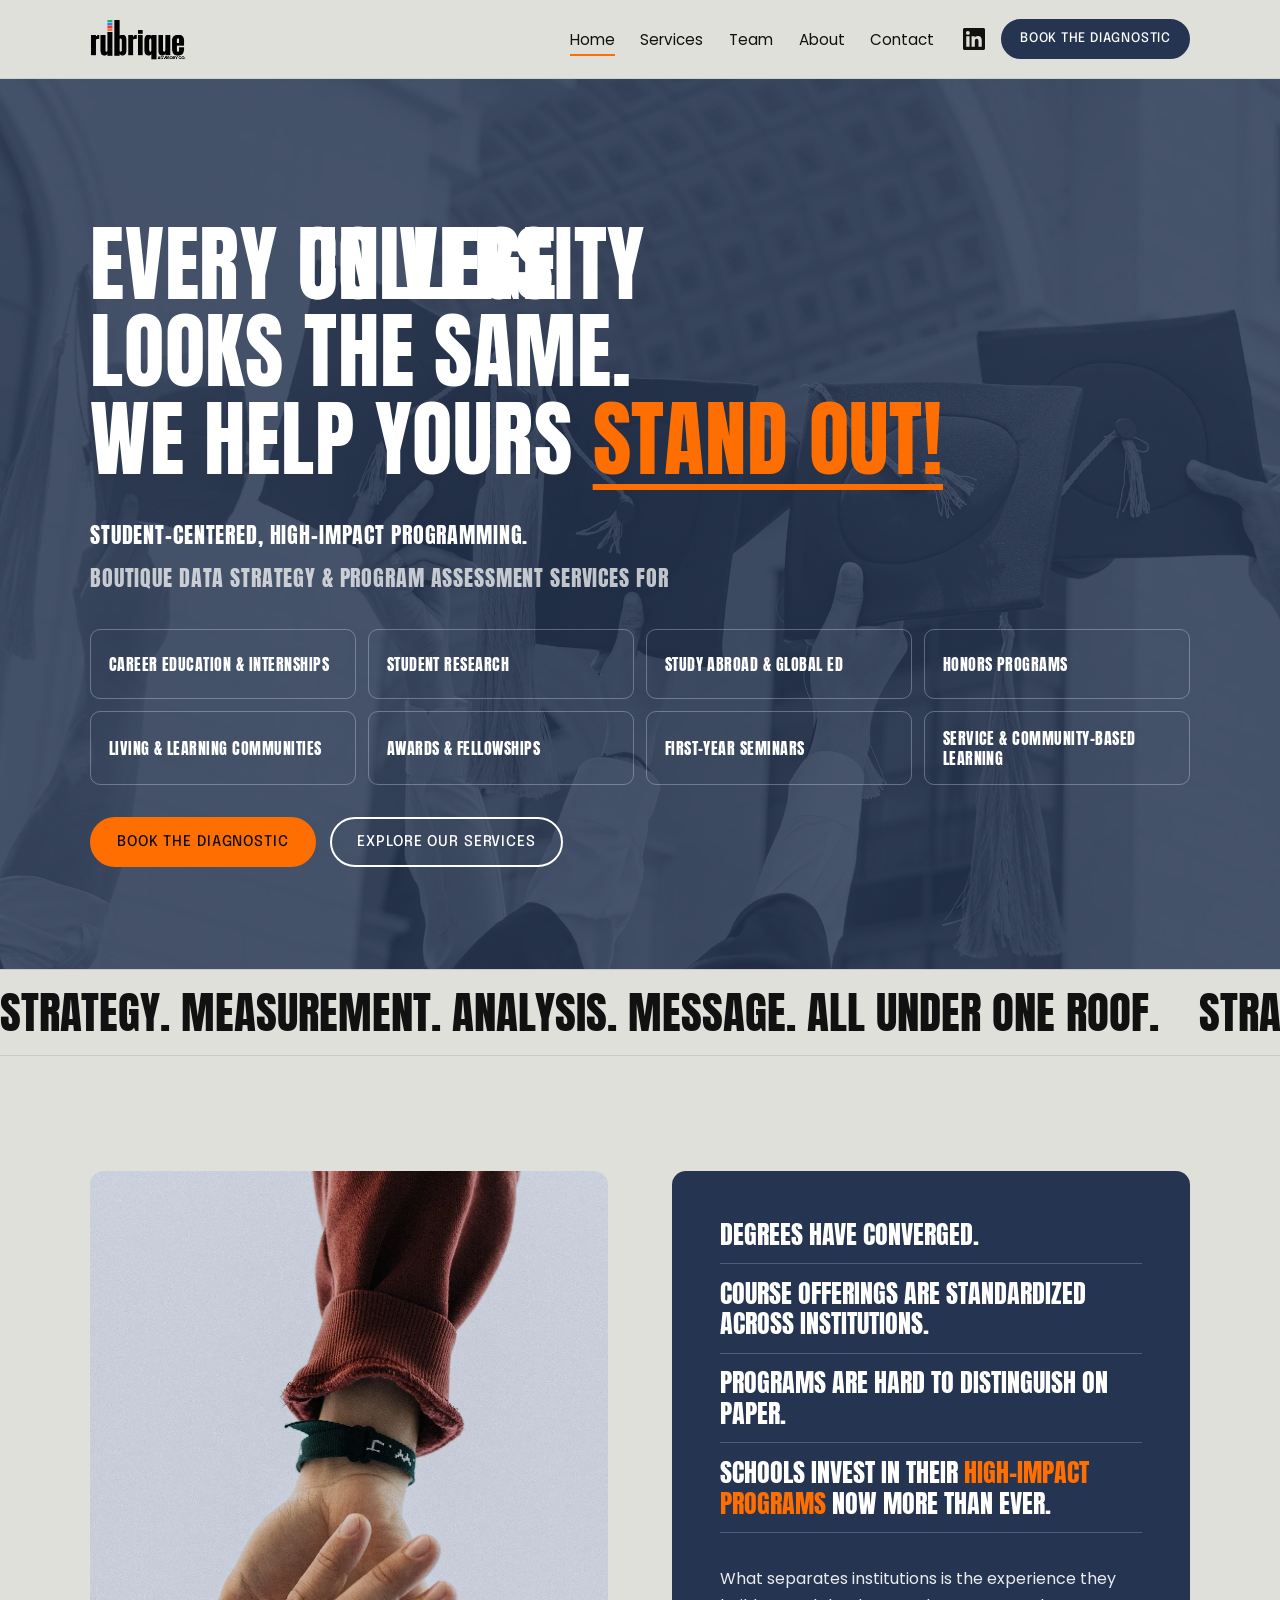
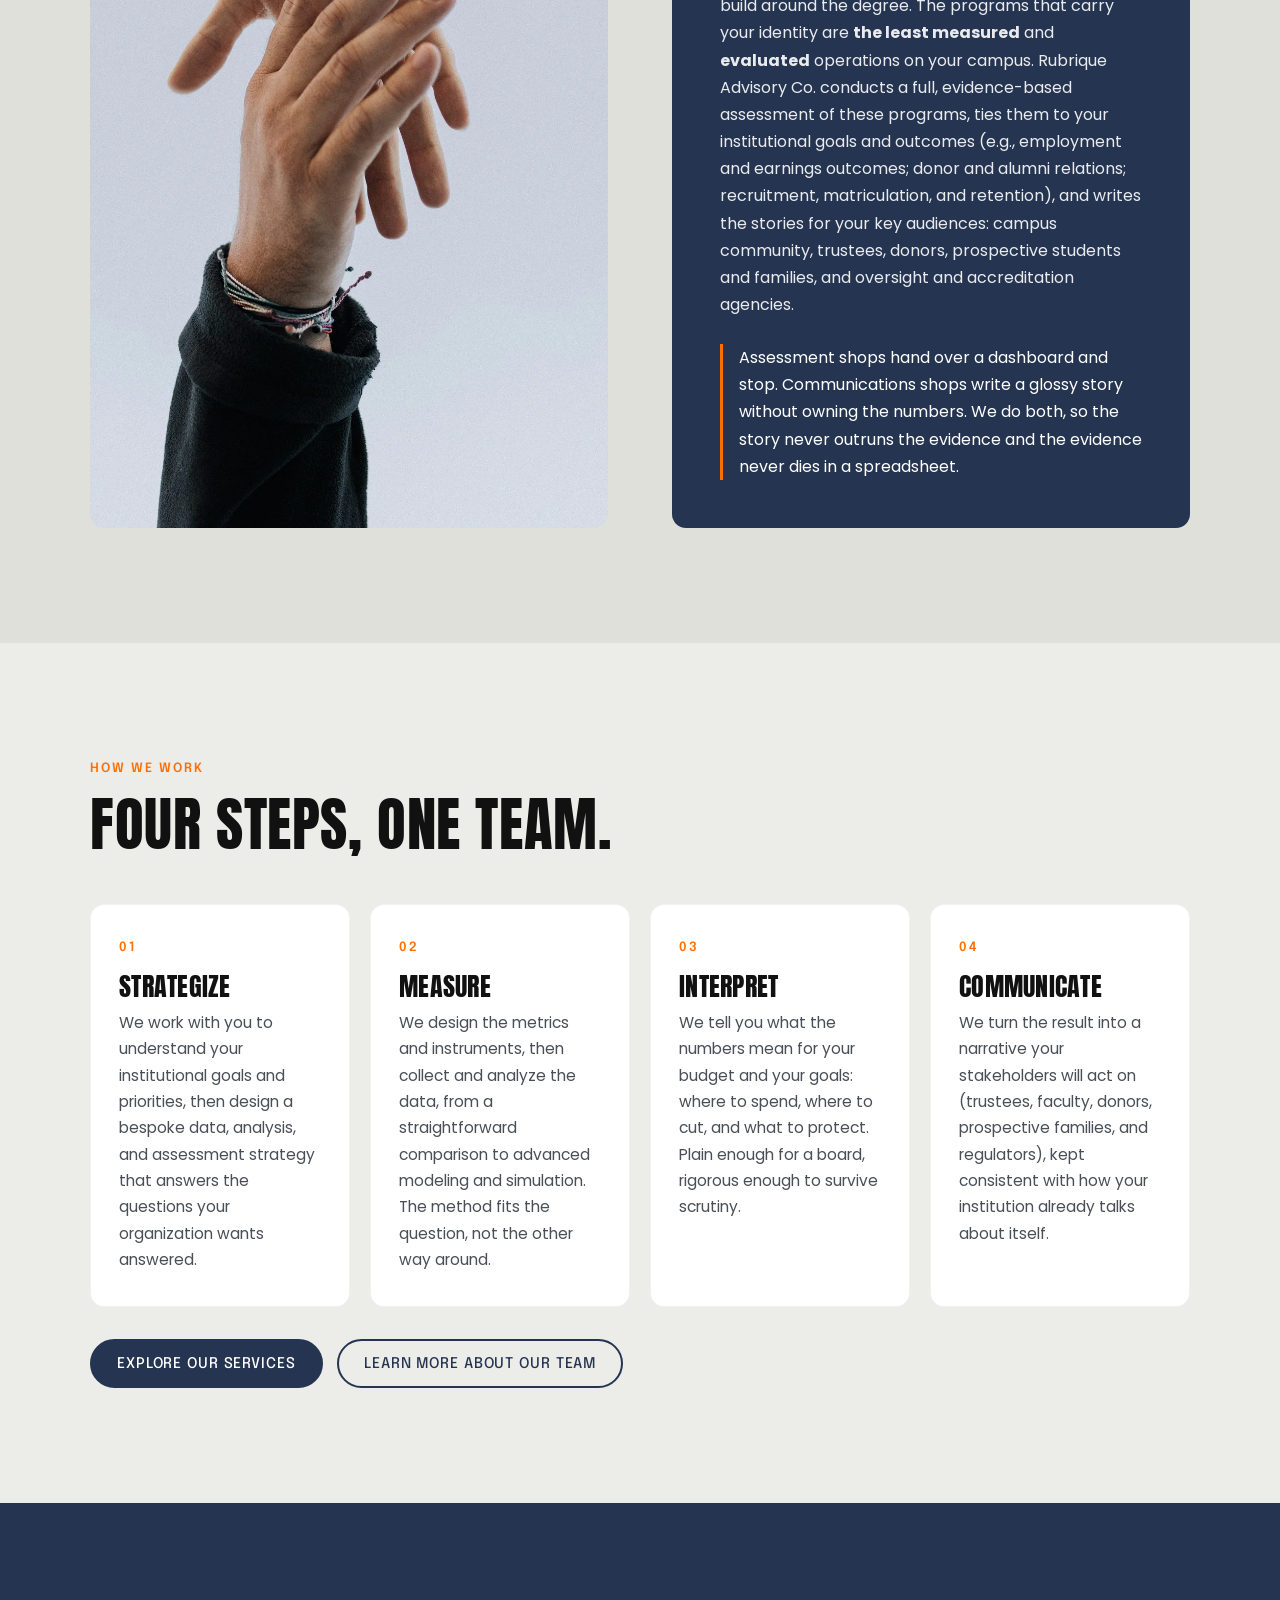
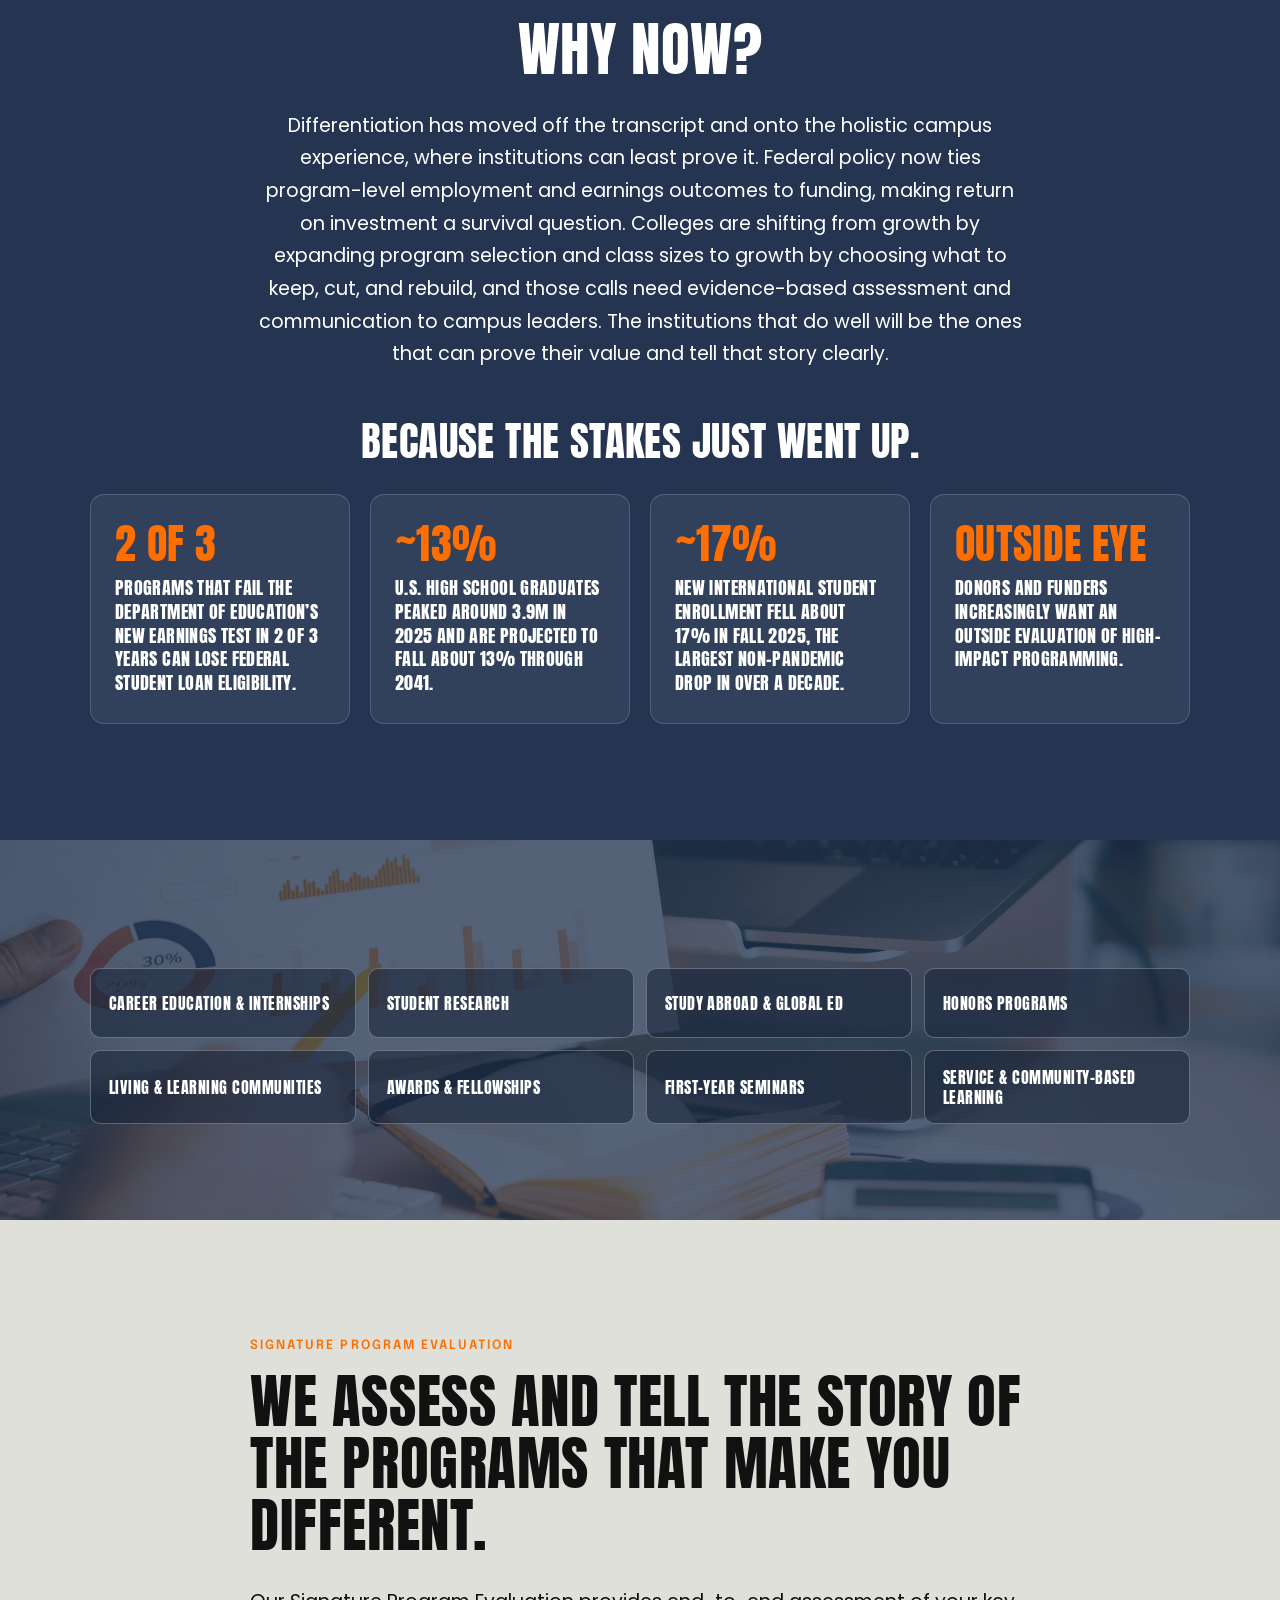
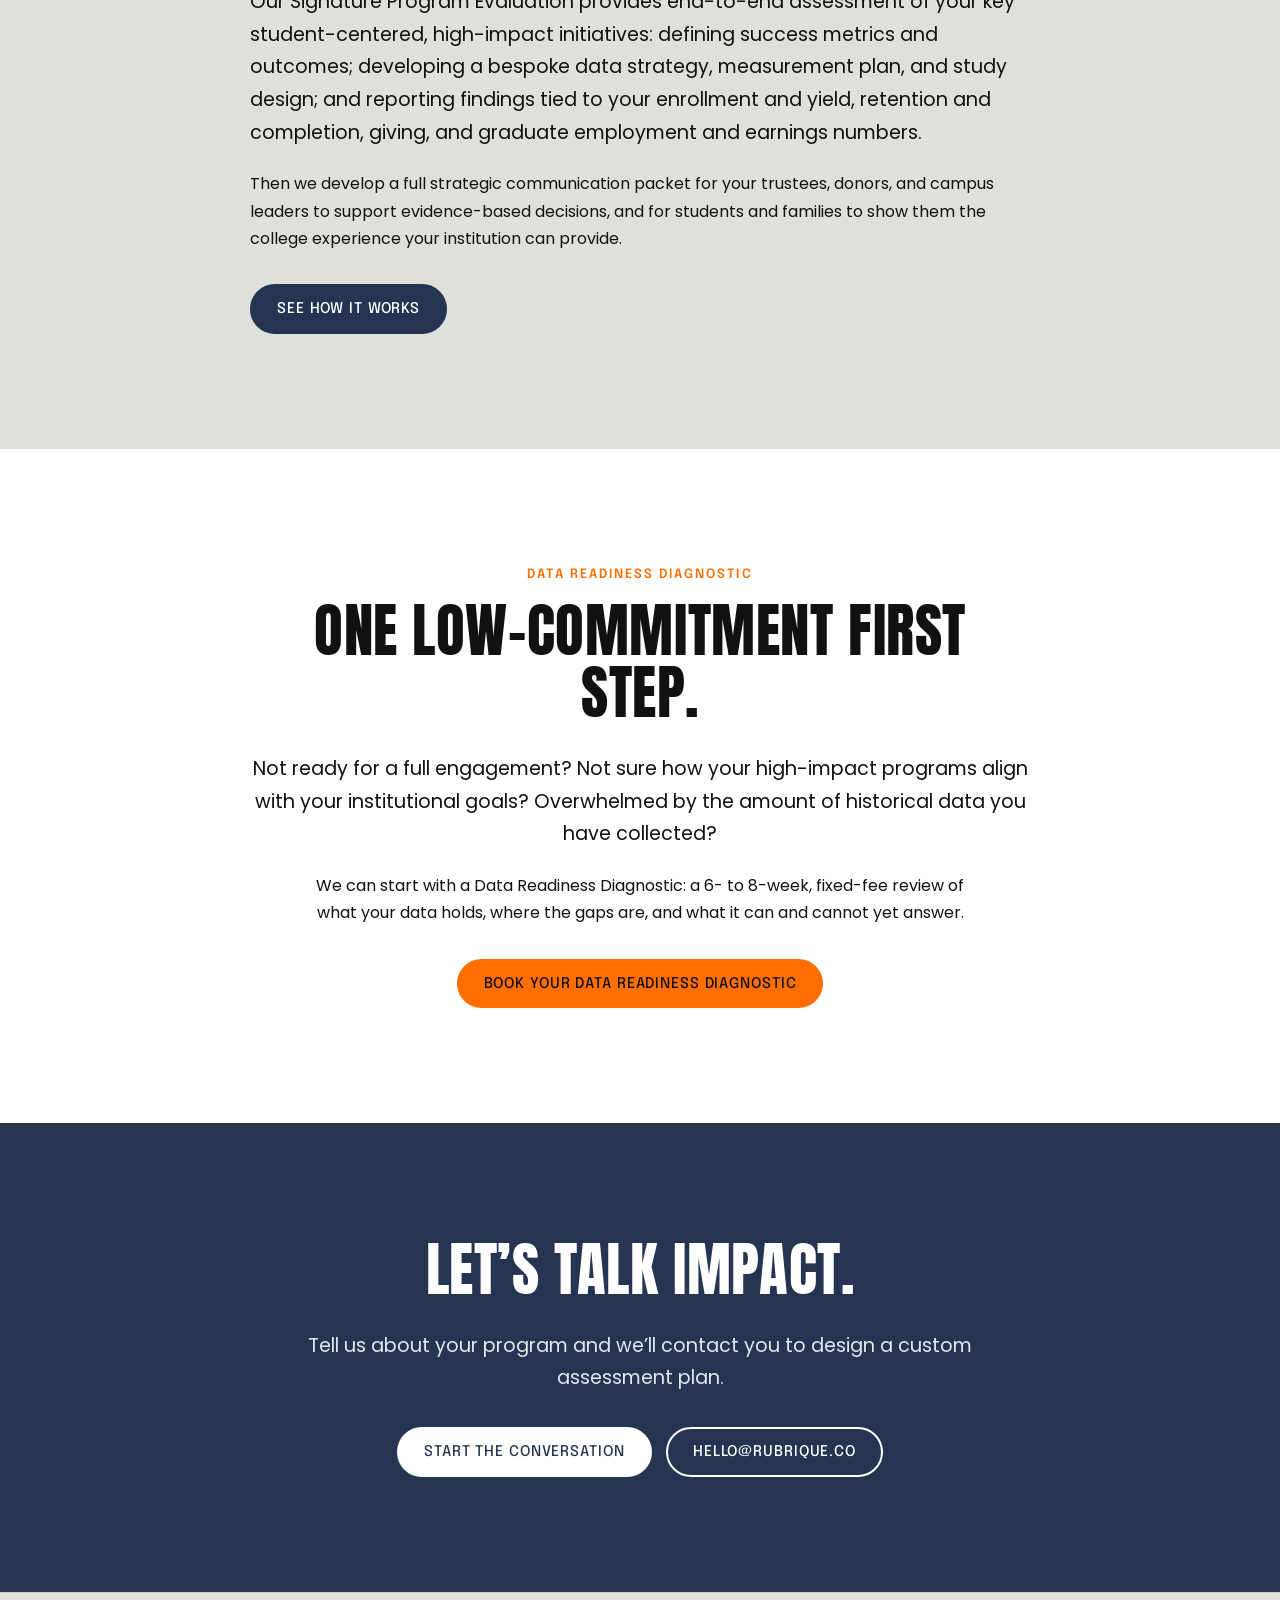
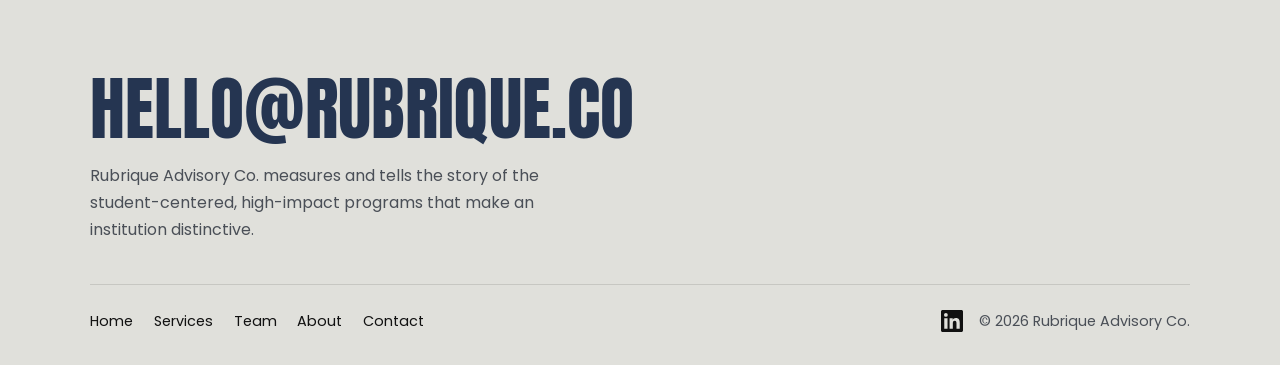
==== index.html @ 30aa9187 "Add files via upload initial site" ====
<!DOCTYPE html>
<html lang="en">
<head>
<meta charset="utf-8">
<meta name="viewport" content="width=device-width, initial-scale=1">
<title>Rubrique Advisory Co. | Program assessment for high-impact practices in higher education</title>
<meta name="description" content="Boutique data strategy and program assessment for career education, study abroad, undergraduate research, honors, fellowships, and other high-impact programs. Strategy, measurement, analysis, and message under one roof.">
<link rel="canonical" href="https://www.rubrique.co/">
<meta property="og:type" content="website">
<meta property="og:site_name" content="Rubrique Advisory Co.">
<meta property="og:title" content="Rubrique Advisory Co. | Program assessment for high-impact practices in higher education">
<meta property="og:description" content="Boutique data strategy and program assessment for career education, study abroad, undergraduate research, honors, fellowships, and other high-impact programs. Strategy, measurement, analysis, and message under one roof.">
<meta property="og:url" content="https://www.rubrique.co/">
<meta property="og:image" content="https://www.rubrique.co/assets/img/og-image.jpg">
<meta name="twitter:card" content="summary_large_image">
<link rel="icon" type="image/png" href="assets/img/favicon.png">
<link rel="apple-touch-icon" href="assets/img/favicon.png">
<link rel="preload" href="assets/fonts/anton-latin-400-normal.woff2" as="font" type="font/woff2" crossorigin>
<link rel="preload" href="assets/fonts/poppins-latin-400-normal.woff2" as="font" type="font/woff2" crossorigin>
<link rel="stylesheet" href="assets/css/site.css">
</head>
<body>
<a class="skip-link" href="#main">Skip to content</a>

<header class="site-header">
  <div class="wrap">
    <a class="brand" href="./" aria-label="Rubrique Advisory Co. home">
      <img src="assets/img/logo.png" alt="Rubrique Advisory Co." width="1473" height="828">
    </a>
    <button class="nav-toggle" type="button" aria-expanded="false" aria-controls="site-nav"><span></span><span class="visually-hidden">Menu</span></button>
    <nav class="nav" id="site-nav" aria-label="Primary">
      <ul class="nav__links"><li><a href="" aria-current="page">Home</a></li><li><a href="services/">Services</a></li><li><a href="team/">Team</a></li><li><a href="about/">About</a></li><li><a href="contact/">Contact</a></li></ul>
      <div class="nav__actions">
        <a class="icon-link" href="https://www.linkedin.com/company/rubrique/" aria-label="Rubrique on LinkedIn" rel="noopener" target="_blank"><svg viewBox="0 0 24 24" aria-hidden="true"><path d="M20.45 20.45h-3.56v-5.57c0-1.33-.03-3.04-1.85-3.04-1.86 0-2.14 1.45-2.14 2.94v5.67H9.35V9h3.41v1.56h.05c.48-.9 1.64-1.85 3.37-1.85 3.6 0 4.27 2.37 4.27 5.46v6.28zM5.34 7.43a2.06 2.06 0 1 1 0-4.13 2.06 2.06 0 0 1 0 4.13zM7.12 20.45H3.56V9h3.56v11.45zM22.22 0H1.77C.79 0 0 .77 0 1.73v20.54C0 23.23.79 24 1.77 24h20.45c.98 0 1.78-.77 1.78-1.73V1.73C24 .77 23.2 0 22.22 0z"/></svg></a>
        <a class="btn" href="contact/?interest=diagnostic">Book the Diagnostic</a>
      </div>
    </nav>
  </div>
</header>

<main id="main">

<section class="hero" aria-labelledby="hero-title">
  <div class="hero__bg" style="background-image:url('assets/img/home-hero.jpg')"></div>
  <div class="wrap">
    <h1 id="hero-title">
      <span class="visually-hidden">Every institution looks the same. We help yours stand out!</span>
      <span aria-hidden="true">
        <span class="hero__line">Every <span class="rotator" data-rotator><span class="is-active">University</span><span>College</span><span>Program</span><span>School</span><span>Department</span><span>Degree</span></span></span>
        <span class="hero__line">looks the same.</span>
        <span class="hero__line">We help yours <span class="stand-out">stand out!</span></span>
      </span>
    </h1>
    <p class="hero__kicker">Student-centered, high-impact programming.</p>
    <p class="hero__kicker hero__kicker--soft">Boutique data strategy &amp; program assessment services for</p>
    <ul class="programs"><li>Career Education &amp; Internships</li><li>Student Research</li><li>Study Abroad &amp; Global Ed</li><li>Honors Programs</li><li>Living &amp; Learning Communities</li><li>Awards &amp; Fellowships</li><li>First-Year Seminars</li><li>Service &amp; Community-Based Learning</li></ul>
    <div class="btn-row">
      <a class="btn btn--orange" href="contact/?interest=diagnostic">Book the Diagnostic</a>
      <a class="btn btn--ghost-light" href="services/">Explore our services</a>
    </div>
  </div>
</section>

<div class="marquee " aria-label="Strategy. Measurement. Analysis. Message. All under one roof." role="img"><div class="marquee__track" aria-hidden="true"><span class="marquee__item">Strategy. Measurement. Analysis. Message. All under one roof.</span><span class="marquee__item">Strategy. Measurement. Analysis. Message. All under one roof.</span><span class="marquee__item">Strategy. Measurement. Analysis. Message. All under one roof.</span><span class="marquee__item">Strategy. Measurement. Analysis. Message. All under one roof.</span><span class="marquee__item">Strategy. Measurement. Analysis. Message. All under one roof.</span><span class="marquee__item">Strategy. Measurement. Analysis. Message. All under one roof.</span><span class="marquee__item">Strategy. Measurement. Analysis. Message. All under one roof.</span><span class="marquee__item">Strategy. Measurement. Analysis. Message. All under one roof.</span></div></div>

<section class="section" aria-labelledby="converged-title">
  <div class="wrap">
    <div class="split split--media-tall">
      <div class="split__media">
        <img src="assets/img/home-hands.jpg" alt="Two people holding hands against a neutral background." width="1500" height="1875" loading="lazy">
      </div>
      <div class="panel">
        <h2 id="converged-title" class="visually-hidden">Degrees have converged</h2>
        <ul class="statements">
          <li>Degrees have converged.</li>
          <li>Course offerings are standardized across institutions.</li>
          <li>Programs are hard to distinguish on paper.</li>
          <li>Schools invest in their <span class="accent">high-impact programs</span> now more than ever.</li>
        </ul>
        <p>What separates institutions is the experience they build around the degree. The programs that carry your identity are <strong>the least measured</strong> and <strong>evaluated</strong> operations on your campus. Rubrique Advisory Co. conducts a full, evidence-based assessment of these programs, ties them to your institutional goals and outcomes (e.g., employment and earnings outcomes; donor and alumni relations; recruitment, matriculation, and retention), and writes the stories for your key audiences: campus community, trustees, donors, prospective students and families, and oversight and accreditation agencies.</p>
        <p class="pull">Assessment shops hand over a dashboard and stop. Communications shops write a glossy story without owning the numbers. We do both, so the story never outruns the evidence and the evidence never dies in a spreadsheet.</p>
      </div>
    </div>
  </div>
</section>

<section class="section section--paper-light" aria-labelledby="process-title">
  <div class="wrap">
    <div class="section-head">
      <span class="eyebrow">How we work</span>
      <h2 id="process-title">Four steps, one team.</h2>
    </div>
    <div class="grid grid--4">
      <article class="card"><span class="card__num">01</span><h3>Strategize</h3><p>We work with you to understand your institutional goals and priorities, then design a bespoke data, analysis, and assessment strategy that answers the questions your organization wants answered.</p></article>
      <article class="card"><span class="card__num">02</span><h3>Measure</h3><p>We design the metrics and instruments, then collect and analyze the data, from a straightforward comparison to advanced modeling and simulation. The method fits the question, not the other way around.</p></article>
      <article class="card"><span class="card__num">03</span><h3>Interpret</h3><p>We tell you what the numbers mean for your budget and your goals: where to spend, where to cut, and what to protect. Plain enough for a board, rigorous enough to survive scrutiny.</p></article>
      <article class="card"><span class="card__num">04</span><h3>Communicate</h3><p>We turn the result into a narrative your stakeholders will act on (trustees, faculty, donors, prospective families, and regulators), kept consistent with how your institution already talks about itself.</p></article>
    </div>
    <div class="btn-row">
      <a class="btn" href="services/">Explore our services</a>
      <a class="btn btn--ghost" href="team/">Learn more about our team</a>
    </div>
  </div>
</section>

<section class="section section--navy" aria-labelledby="why-title">
  <div class="wrap">
    <div class="section-head center">
      <h2 id="why-title">Why now?</h2>
      <p class="lede">Differentiation has moved off the transcript and onto the holistic campus experience, where institutions can least prove it. Federal policy now ties program-level employment and earnings outcomes to funding, making return on investment a survival question. Colleges are shifting from growth by expanding program selection and class sizes to growth by choosing what to keep, cut, and rebuild, and those calls need evidence-based assessment and communication to campus leaders. The institutions that do well will be the ones that can prove their value and tell that story clearly.</p>
    </div>
    <h3 class="center" style="font-size:clamp(1.6rem,3.2vw,2.6rem);margin-bottom:2rem">Because the stakes just went up.</h3>
    <div class="grid grid--4">
      <div class="stat"><span class="stat__big">2 of 3</span>Programs that fail the Department of Education&rsquo;s new earnings test in 2 of 3 years can lose federal student loan eligibility.</div>
      <div class="stat"><span class="stat__big">~13%</span>U.S. high school graduates peaked around 3.9M in 2025 and are projected to fall about 13% through 2041.</div>
      <div class="stat"><span class="stat__big">~17%</span>New international student enrollment fell about 17% in fall 2025, the largest non-pandemic drop in over a decade.</div>
      <div class="stat"><span class="stat__big">Outside eye</span>Donors and funders increasingly want an outside evaluation of high-impact programming.</div>
    </div>
  </div>
</section>

<section class="photo-band" aria-label="Programs we assess">
  <div class="photo-band__bg" style="background-image:url('assets/img/home-data.jpg')"></div>
  <div class="wrap">
    <ul class="programs"><li>Career Education &amp; Internships</li><li>Student Research</li><li>Study Abroad &amp; Global Ed</li><li>Honors Programs</li><li>Living &amp; Learning Communities</li><li>Awards &amp; Fellowships</li><li>First-Year Seminars</li><li>Service &amp; Community-Based Learning</li></ul>
  </div>
</section>

<section class="section" aria-labelledby="flagship-title">
  <div class="wrap wrap--narrow">
    <span class="eyebrow">Signature Program Evaluation</span>
    <h2 id="flagship-title">We assess and tell the story of the programs that make you different.</h2>
    <p class="lede">Our Signature Program Evaluation provides end-to-end assessment of your key student-centered, high-impact initiatives: defining success metrics and outcomes; developing a bespoke data strategy, measurement plan, and study design; and reporting findings tied to your enrollment and yield, retention and completion, giving, and graduate employment and earnings numbers.</p>
    <p>Then we develop a full strategic communication packet for your trustees, donors, and campus leaders to support evidence-based decisions, and for students and families to show them the college experience your institution can provide.</p>
    <div class="btn-row"><a class="btn" href="services/">See how it works</a></div>
  </div>
</section>

<section class="section section--white" aria-labelledby="diagnostic-title">
  <div class="wrap wrap--narrow center">
    <span class="eyebrow">Data Readiness Diagnostic</span>
    <h2 id="diagnostic-title">One low-commitment first step.</h2>
    <p class="lede measure center">Not ready for a full engagement? Not sure how your high-impact programs align with your institutional goals? Overwhelmed by the amount of historical data you have collected?</p>
    <p class="measure center">We can start with a Data Readiness Diagnostic: a 6- to 8-week, fixed-fee review of what your data holds, where the gaps are, and what it can and cannot yet answer.</p>
    <div class="btn-row btn-row--center"><a class="btn btn--orange" href="contact/?interest=diagnostic">Book your Data Readiness Diagnostic</a></div>
  </div>
</section>

<section class="section cta-band" aria-labelledby="talk-title">
  <div class="wrap">
    <h2 id="talk-title">Let&rsquo;s talk impact.</h2>
    <p class="lede">Tell us about your program and we&rsquo;ll contact you to design a custom assessment plan.</p>
    <div class="btn-row btn-row--center">
      <a class="btn btn--light" href="contact/">Start the conversation</a>
      <a class="btn btn--ghost-light" href="mailto:hello@rubrique.co">hello@rubrique.co</a>
    </div>
  </div>
</section>

</main>

<footer class="site-footer">
  <div class="wrap">
    <a class="footer-email" href="mailto:hello@rubrique.co">hello@rubrique.co</a>
    <p class="footer-tag">Rubrique Advisory Co. measures and tells the story of the student-centered, high-impact programs that make an institution distinctive.</p>
    <div class="footer-bottom">
      <ul class="footer-nav"><li><a href="" aria-current="page">Home</a></li><li><a href="services/">Services</a></li><li><a href="team/">Team</a></li><li><a href="about/">About</a></li><li><a href="contact/">Contact</a></li></ul>
      <div class="footer-legal">
        <a class="icon-link" href="https://www.linkedin.com/company/rubrique/" aria-label="Rubrique on LinkedIn" rel="noopener" target="_blank"><svg viewBox="0 0 24 24" aria-hidden="true"><path d="M20.45 20.45h-3.56v-5.57c0-1.33-.03-3.04-1.85-3.04-1.86 0-2.14 1.45-2.14 2.94v5.67H9.35V9h3.41v1.56h.05c.48-.9 1.64-1.85 3.37-1.85 3.6 0 4.27 2.37 4.27 5.46v6.28zM5.34 7.43a2.06 2.06 0 1 1 0-4.13 2.06 2.06 0 0 1 0 4.13zM7.12 20.45H3.56V9h3.56v11.45zM22.22 0H1.77C.79 0 0 .77 0 1.73v20.54C0 23.23.79 24 1.77 24h20.45c.98 0 1.78-.77 1.78-1.73V1.73C24 .77 23.2 0 22.22 0z"/></svg></a>
        <span>&copy; <span data-year>2026</span> Rubrique Advisory Co.</span>
      </div>
    </div>
  </div>
</footer>

<script src="assets/js/site.js" defer></script>
</body>
</html>
---- assets/css/site.css ----
/* ==========================================================================
   Rubrique Advisory Co.: site styles
   Plain CSS, no build step. Edit the variables below to change the palette.
   ========================================================================== */

/* Self-hosted fonts (SIL Open Font License; see assets/fonts/). */
@font-face { font-family: "Anton"; font-style: normal; font-weight: 400; font-display: swap; src: url("../fonts/anton-latin-400-normal.woff2") format("woff2"); }
@font-face { font-family: "Poppins"; font-style: normal; font-weight: 400; font-display: swap; src: url("../fonts/poppins-latin-400-normal.woff2") format("woff2"); }
@font-face { font-family: "Poppins"; font-style: normal; font-weight: 500; font-display: swap; src: url("../fonts/poppins-latin-500-normal.woff2") format("woff2"); }
@font-face { font-family: "Poppins"; font-style: normal; font-weight: 600; font-display: swap; src: url("../fonts/poppins-latin-600-normal.woff2") format("woff2"); }
@font-face { font-family: "Poppins"; font-style: normal; font-weight: 700; font-display: swap; src: url("../fonts/poppins-latin-700-normal.woff2") format("woff2"); }
@font-face { font-family: "Epilogue"; font-style: normal; font-weight: 400; font-display: swap; src: url("../fonts/epilogue-latin-400-normal.woff2") format("woff2"); }
@font-face { font-family: "Epilogue"; font-style: normal; font-weight: 500; font-display: swap; src: url("../fonts/epilogue-latin-500-normal.woff2") format("woff2"); }
@font-face { font-family: "Epilogue"; font-style: normal; font-weight: 600; font-display: swap; src: url("../fonts/epilogue-latin-600-normal.woff2") format("woff2"); }

:root {
  --navy: #253551;
  --navy-deep: #1a263b;
  --paper: #e0e0db;
  --paper-light: #ecece8;
  --ink: #111111;
  --muted: #4a4f57;
  --orange: #ff6e00;
  --white: #ffffff;

  --font-display: "Anton", Impact, "Arial Narrow", sans-serif;
  --font-body: "Poppins", system-ui, -apple-system, "Segoe UI", sans-serif;
  --font-ui: "Epilogue", "Poppins", system-ui, sans-serif;

  --wrap: 1180px;
  --gutter: clamp(1.25rem, 4vw, 2.5rem);
  --section-y: clamp(4rem, 9vw, 7.5rem);
  --radius: 999px;
}

*, *::before, *::after { box-sizing: border-box; }

html { scroll-behavior: smooth; -webkit-text-size-adjust: 100%; }

body {
  margin: 0;
  background: var(--paper);
  color: var(--ink);
  font-family: var(--font-body);
  font-size: 1rem;
  line-height: 1.7;
  -webkit-font-smoothing: antialiased;
}

img { max-width: 100%; height: auto; display: block; }

a { color: inherit; }

p { margin: 0 0 1.1em; }
p:last-child { margin-bottom: 0; }

h1, h2, h3, h4 {
  font-family: var(--font-display);
  font-weight: 400;
  text-transform: uppercase;
  line-height: 1.05;
  letter-spacing: 0.01em;
  margin: 0 0 0.5em;
}

h1 { font-size: clamp(2.6rem, 6.5vw, 5.6rem); }
h2 { font-size: clamp(2.1rem, 4.6vw, 3.8rem); }
h3 { font-size: clamp(1.4rem, 2.4vw, 1.9rem); }
h4 { font-size: 1.15rem; letter-spacing: 0.03em; }

strong { font-weight: 700; }

.wrap { width: 100%; max-width: var(--wrap); margin: 0 auto; padding: 0 var(--gutter); }
.wrap--narrow { max-width: 860px; }

.section { padding: var(--section-y) 0; position: relative; }
.section--navy { background: var(--navy); color: var(--white); }
.section--paper-light { background: var(--paper-light); }
.section--white { background: var(--white); }

.accent { color: var(--orange); }
.lede { font-size: clamp(1.05rem, 1.6vw, 1.2rem); }
.center { text-align: center; }
.measure { max-width: 68ch; }
.center.measure { margin-left: auto; margin-right: auto; }

.visually-hidden {
  position: absolute !important;
  width: 1px; height: 1px;
  padding: 0; margin: -1px;
  overflow: hidden; clip: rect(0 0 0 0);
  white-space: nowrap; border: 0;
}

.skip-link {
  position: absolute; left: 1rem; top: -3rem; z-index: 100;
  background: var(--navy); color: var(--white);
  padding: 0.6rem 1rem; border-radius: 6px; text-decoration: none;
}
.skip-link:focus { top: 1rem; }

:focus-visible { outline: 3px solid var(--orange); outline-offset: 3px; }

/* ---------- Buttons ---------- */

.btn {
  display: inline-flex; align-items: center; justify-content: center; gap: 0.5em;
  font-family: var(--font-ui);
  font-size: 0.92rem;
  font-weight: 500;
  letter-spacing: 0.06em;
  text-transform: uppercase;
  text-decoration: none;
  line-height: 1.2;
  padding: 0.95em 1.7em;
  border-radius: var(--radius);
  border: 2px solid var(--navy);
  background: var(--navy);
  color: var(--white);
  cursor: pointer;
  transition: background 0.2s ease, color 0.2s ease, border-color 0.2s ease, transform 0.2s ease;
}
.btn:hover { background: var(--navy-deep); border-color: var(--navy-deep); transform: translateY(-1px); }

.btn--ghost { background: transparent; color: var(--navy); }
.btn--ghost:hover { background: var(--navy); color: var(--white); }

.btn--light { background: var(--white); border-color: var(--white); color: var(--navy); }
.btn--light:hover { background: var(--paper); border-color: var(--paper); }

.btn--ghost-light { background: transparent; border-color: var(--white); color: var(--white); }
.btn--ghost-light:hover { background: var(--white); color: var(--navy); }

.btn--orange { background: var(--orange); border-color: var(--orange); color: var(--ink); }
.btn--orange:hover { background: #e86400; border-color: #e86400; }

.btn-row { display: flex; flex-wrap: wrap; gap: 0.9rem; margin-top: 2rem; }
.center .btn-row, .btn-row--center { justify-content: center; }

/* ---------- Header ---------- */

.site-header {
  position: sticky; top: 0; z-index: 50;
  background: rgba(224, 224, 219, 0.94);
  backdrop-filter: saturate(140%) blur(8px);
  -webkit-backdrop-filter: saturate(140%) blur(8px);
  border-bottom: 1px solid rgba(17, 17, 17, 0.08);
}
.site-header .wrap {
  display: flex; align-items: center; justify-content: space-between;
  gap: 1.5rem; min-height: 78px;
}
.brand { display: inline-flex; align-items: center; flex-shrink: 0; }
.brand img { height: 54px; width: auto; }

.nav { display: flex; align-items: center; gap: 1.8rem; }
.nav__links { display: flex; gap: 1.6rem; list-style: none; margin: 0; padding: 0; }
.nav__links a {
  font-size: 0.95rem; text-decoration: none; padding: 0.3rem 0;
  border-bottom: 2px solid transparent;
  transition: border-color 0.2s ease;
}
.nav__links a:hover { border-bottom-color: var(--ink); }
.nav__links a[aria-current="page"] { border-bottom-color: var(--orange); }

.nav__actions { display: flex; align-items: center; gap: 1rem; }
.nav__actions .btn { padding: 0.75em 1.3em; font-size: 0.82rem; }

.icon-link { display: inline-flex; width: 22px; height: 22px; color: var(--ink); }
.icon-link svg { width: 100%; height: 100%; fill: currentColor; }
.icon-link:hover { color: var(--navy); }

.nav-toggle {
  display: none;
  background: none; border: 0; padding: 0.5rem; cursor: pointer;
  width: 44px; height: 44px; position: relative;
}
.nav-toggle span, .nav-toggle span::before, .nav-toggle span::after {
  content: ""; position: absolute; left: 10px; width: 24px; height: 2px;
  background: var(--ink); transition: transform 0.2s ease, opacity 0.2s ease;
}
.nav-toggle span { top: 21px; }
.nav-toggle span::before { left: 0; top: -7px; }
.nav-toggle span::after { left: 0; top: 7px; }
.nav-open .nav-toggle span { background: transparent; }
.nav-open .nav-toggle span::before { transform: translateY(7px) rotate(45deg); }
.nav-open .nav-toggle span::after { transform: translateY(-7px) rotate(-45deg); }

@media (max-width: 960px) {
  .nav-toggle { display: block; }
  .nav {
    position: absolute; top: 100%; left: 0; right: 0;
    flex-direction: column; align-items: stretch; gap: 0;
    background: var(--paper);
    border-bottom: 1px solid rgba(17, 17, 17, 0.1);
    padding: 0.5rem var(--gutter) 1.5rem;
    display: none;
  }
  .nav-open .nav { display: flex; }
  .nav__links { flex-direction: column; gap: 0; }
  .nav__links a { display: block; padding: 0.85rem 0; border-bottom: 1px solid rgba(17, 17, 17, 0.08); font-size: 1.05rem; }
  .nav__links a[aria-current="page"] { border-bottom-color: rgba(17, 17, 17, 0.08); color: var(--navy); font-weight: 600; }
  .nav__actions { margin-top: 1.2rem; justify-content: space-between; }
  .brand img { height: 46px; }
}

/* ---------- Hero ---------- */

.hero {
  position: relative; overflow: hidden;
  background: var(--navy); color: var(--white);
  padding: clamp(5rem, 11vw, 9rem) 0 clamp(4rem, 8vw, 6.5rem);
}
.hero__bg {
  position: absolute; inset: 0;
  background-size: cover; background-position: center;
  opacity: 0.16;
  filter: grayscale(100%);
}
.hero .wrap { position: relative; }

.hero h1 { margin-bottom: 0.25em; }
.hero__line { display: block; }

.rotator {
  display: inline-grid;
  vertical-align: bottom;
  color: var(--white);
}
.rotator > span {
  grid-area: 1 / 1;
  opacity: 0;
  transform: translateY(0.35em);
  transition: opacity 0.45s ease, transform 0.45s ease;
  text-align: left;
}
.rotator > span.is-active { opacity: 1; transform: none; }

.stand-out {
  white-space: nowrap;
  color: var(--orange);
  text-decoration: underline;
  text-decoration-thickness: 0.07em;
  text-underline-offset: 0.12em;
}

.hero__kicker {
  font-family: var(--font-display);
  text-transform: uppercase;
  letter-spacing: 0.04em;
  font-size: clamp(1.05rem, 1.8vw, 1.35rem);
  margin: 2.2rem 0 0.4rem;
}
.hero__kicker--soft { color: rgba(255, 255, 255, 0.72); margin-top: 0; }

.hero--page { padding: clamp(5rem, 10vw, 8rem) 0 clamp(3.5rem, 7vw, 5.5rem); }
.hero--page h1 { font-size: clamp(2.3rem, 5.4vw, 4.6rem); }
.hero--page .hero__bg { opacity: 0.22; }
.hero--page .lede { max-width: 62ch; color: rgba(255, 255, 255, 0.9); margin-top: 1.4rem; }

/* ---------- Program chips ---------- */

.programs {
  list-style: none; padding: 0; margin: 2rem 0 0;
  display: grid; grid-template-columns: repeat(4, minmax(0, 1fr)); gap: 0.75rem;
}
.programs li {
  font-family: var(--font-display);
  text-transform: uppercase;
  letter-spacing: 0.03em;
  font-size: 1rem;
  line-height: 1.25;
  padding: 1rem 1.1rem;
  border: 1px solid rgba(255, 255, 255, 0.28);
  border-radius: 10px;
  display: flex; align-items: center;
  min-height: 4.4rem;
}
@media (max-width: 860px) { .programs { grid-template-columns: repeat(2, minmax(0, 1fr)); } }

/* ---------- Marquee ---------- */

.marquee {
  overflow: hidden;
  background: var(--paper);
  border-top: 1px solid rgba(17, 17, 17, 0.1);
  border-bottom: 1px solid rgba(17, 17, 17, 0.1);
  padding: 1.1rem 0;
}
.marquee--navy { background: var(--navy-deep); color: var(--white); border-color: transparent; }
.marquee__track {
  display: flex; width: max-content;
  animation: marquee 38s linear infinite;
}
.marquee__item {
  font-family: var(--font-display);
  text-transform: uppercase;
  font-size: clamp(1.6rem, 3.6vw, 2.8rem);
  white-space: nowrap;
  padding-right: 2.5rem;
  line-height: 1.1;
}
.marquee--small .marquee__item { font-size: clamp(1.05rem, 2vw, 1.4rem); letter-spacing: 0.03em; }
@keyframes marquee { from { transform: translateX(0); } to { transform: translateX(-50%); } }

/* ---------- Layout helpers ---------- */

.split {
  display: grid; grid-template-columns: 1fr 1fr; gap: clamp(2rem, 5vw, 4.5rem); align-items: center;
}
.split--media-tall { align-items: stretch; }
.split__media img { width: 100%; height: 100%; object-fit: cover; border-radius: 14px; }
@media (max-width: 860px) { .split { grid-template-columns: 1fr; } }

.statements { list-style: none; padding: 0; margin: 0 0 2rem; }
.statements li {
  font-family: var(--font-display);
  text-transform: uppercase;
  font-size: clamp(1.25rem, 2.2vw, 1.6rem);
  line-height: 1.2;
  padding: 0.85rem 0;
  border-bottom: 1px solid rgba(255, 255, 255, 0.2);
}
.statements li:first-child { padding-top: 0; }

.panel {
  background: var(--navy); color: var(--white);
  border-radius: 14px;
  padding: clamp(2rem, 4vw, 3rem);
}
.panel p { color: rgba(255, 255, 255, 0.9); }
.panel .pull { color: var(--white); border-left: 3px solid var(--orange); padding-left: 1rem; margin-top: 1.6rem; }

/* ---------- Cards ---------- */

.grid { display: grid; gap: 1.25rem; }
.grid--4 { grid-template-columns: repeat(4, minmax(0, 1fr)); }
.grid--3 { grid-template-columns: repeat(3, minmax(0, 1fr)); }
.grid--2 { grid-template-columns: repeat(2, minmax(0, 1fr)); }
@media (max-width: 1000px) { .grid--4 { grid-template-columns: repeat(2, minmax(0, 1fr)); } }
@media (max-width: 860px) { .grid--3 { grid-template-columns: 1fr; } }
@media (max-width: 640px) { .grid--4, .grid--2 { grid-template-columns: 1fr; } }

.card {
  background: var(--white);
  border-radius: 14px;
  padding: 2rem 1.75rem;
  border: 1px solid rgba(17, 17, 17, 0.06);
}
.card h3 { font-size: 1.6rem; margin-bottom: 0.6rem; }
.card p { color: var(--muted); font-size: 0.97rem; }
.card__num {
  font-family: var(--font-ui); font-size: 0.8rem; letter-spacing: 0.12em;
  color: var(--orange); font-weight: 600; display: block; margin-bottom: 0.9rem;
}
.card--navy { background: var(--navy); color: var(--white); border-color: transparent; }
.card--navy p { color: rgba(255, 255, 255, 0.85); }

.stat {
  background: rgba(255, 255, 255, 0.06);
  border: 1px solid rgba(255, 255, 255, 0.16);
  border-radius: 14px;
  padding: 1.75rem 1.5rem;
  font-family: var(--font-display);
  text-transform: uppercase;
  font-size: 1.15rem;
  line-height: 1.3;
  letter-spacing: 0.02em;
}
.stat__big { display: block; font-size: 2.6rem; color: var(--orange); line-height: 1; margin-bottom: 0.7rem; }

.section-head { margin-bottom: clamp(2rem, 4vw, 3rem); }
.section-head p { max-width: 64ch; }
.center .section-head p, .section-head.center p { margin-left: auto; margin-right: auto; }

.eyebrow {
  font-family: var(--font-ui); font-size: 0.8rem; font-weight: 600;
  letter-spacing: 0.16em; text-transform: uppercase;
  color: var(--orange); display: block; margin-bottom: 0.9rem;
}

/* ---------- Photo band ---------- */

.photo-band {
  position: relative; color: var(--white); background: var(--navy);
  padding: clamp(4rem, 8vw, 6rem) 0; overflow: hidden;
}
.photo-band__bg { position: absolute; inset: 0; background-size: cover; background-position: center; opacity: 0.25; }
.photo-band .wrap { position: relative; }
.photo-band .programs li { background: rgba(26, 38, 59, 0.6); }

/* ---------- Accordions (services phases) ---------- */

.phases { display: grid; gap: 1rem; }
.phase {
  background: var(--white);
  border-radius: 14px;
  border: 1px solid rgba(17, 17, 17, 0.08);
  overflow: hidden;
}
.phase summary {
  list-style: none; cursor: pointer;
  display: flex; align-items: center; justify-content: space-between; gap: 1rem;
  padding: 1.5rem 1.75rem;
  font-family: var(--font-display); text-transform: uppercase;
  font-size: clamp(1.2rem, 2.2vw, 1.6rem); line-height: 1.15;
}
.phase summary::-webkit-details-marker { display: none; }
.phase summary::after {
  content: "+"; font-family: var(--font-body); font-size: 1.8rem; line-height: 1;
  color: var(--orange); flex-shrink: 0; transition: transform 0.2s ease;
}
.phase[open] summary::after { transform: rotate(45deg); }
.phase__label { color: var(--orange); margin-right: 0.4em; }
.phase__body { padding: 0 1.75rem 1.9rem; max-width: 80ch; }
.phase__tag { font-weight: 600; color: var(--navy); }
.phase__body ul { margin: 0.4rem 0 1.2rem; padding-left: 1.2rem; }
.phase__body li { margin-bottom: 0.35rem; }
.phase__meta { font-size: 0.92rem; color: var(--muted); }

/* ---------- Team ---------- */

.person {
  display: grid; grid-template-columns: 320px 1fr; gap: clamp(2rem, 4vw, 3.5rem);
  padding: clamp(3rem, 6vw, 4.5rem) 0;
  border-bottom: 1px solid rgba(17, 17, 17, 0.12);
  align-items: start;
}
.person:last-child { border-bottom: 0; }
.person__photo {
  border-radius: 14px; overflow: hidden; background: var(--navy);
  aspect-ratio: 4 / 5;
  position: sticky; top: 110px;
}
.person__photo img { width: 100%; height: 100%; object-fit: cover; object-position: center top; }
.person__role { font-family: var(--font-ui); font-size: 0.82rem; letter-spacing: 0.14em; text-transform: uppercase; color: var(--orange); font-weight: 600; margin-bottom: 0.4rem; }
.person h2 { font-size: clamp(2rem, 3.6vw, 2.8rem); margin-bottom: 0.3rem; }
.person__email { display: inline-block; margin-bottom: 1.6rem; color: var(--navy); font-weight: 500; }
@media (max-width: 860px) {
  .person { grid-template-columns: 1fr; }
  .person__photo { position: static; max-width: 340px; }
}

/* ---------- About collage ---------- */

.collage { display: grid; grid-template-columns: 1fr 1fr; gap: 0.9rem; }
.collage img { width: 100%; aspect-ratio: 1 / 1; object-fit: cover; border-radius: 12px; }

/* ---------- Contact ---------- */

.contact-grid { display: grid; grid-template-columns: 1fr 1.4fr; gap: clamp(2rem, 5vw, 4rem); align-items: start; }
@media (max-width: 900px) { .contact-grid { grid-template-columns: minmax(0, 1fr); } }
.contact-grid > * { min-width: 0; }

.contact-aside p { color: var(--muted); }
.contact-aside .big-email {
  font-family: var(--font-display); font-size: clamp(1.6rem, 3vw, 2.2rem);
  color: var(--navy); text-decoration: none; display: inline-block; margin: 0.3rem 0 1.2rem;
  word-break: break-word;
}
.contact-aside .big-email:hover { color: var(--orange); }

.form {
  background: var(--white);
  border-radius: 16px;
  padding: clamp(1.75rem, 4vw, 2.75rem);
  border: 1px solid rgba(17, 17, 17, 0.06);
}
.form__row { display: grid; grid-template-columns: minmax(0, 1fr) minmax(0, 1fr); gap: 1rem; }
@media (max-width: 600px) { .form__row { grid-template-columns: minmax(0, 1fr); } }
.field { display: flex; flex-direction: column; margin-bottom: 1.15rem; }
.field label, .field legend {
  font-family: var(--font-ui); font-size: 0.82rem; font-weight: 600;
  letter-spacing: 0.06em; text-transform: uppercase; margin-bottom: 0.45rem;
}
.field .req { color: var(--orange); }
.field .opt { color: var(--muted); font-weight: 400; text-transform: none; letter-spacing: 0; }
.field input, .field select, .field textarea {
  font: inherit; font-size: 1rem;
  width: 100%; min-width: 0;
  padding: 0.8rem 0.9rem;
  border: 1px solid #c8c8c2; border-radius: 8px;
  background: #fafaf8; color: var(--ink);
  transition: border-color 0.2s ease, box-shadow 0.2s ease;
}
.field textarea { min-height: 150px; resize: vertical; }
.field input:focus, .field select:focus, .field textarea:focus {
  outline: none; border-color: var(--navy); box-shadow: 0 0 0 3px rgba(37, 53, 81, 0.18);
}
fieldset.field { border: 0; padding: 0; margin: 0 0 1.15rem; min-width: 0; }
.checks { display: grid; grid-template-columns: 1fr 1fr; gap: 0.5rem 1rem; }
@media (max-width: 600px) { .checks { grid-template-columns: 1fr; } }
.check { display: flex; gap: 0.6rem; align-items: flex-start; font-size: 0.95rem; line-height: 1.4; }
.check input { margin-top: 0.2rem; accent-color: var(--navy); width: 1.05rem; height: 1.05rem; flex-shrink: 0; }
.hp { position: absolute; left: -9999px; width: 1px; height: 1px; overflow: hidden; }
.form__status { margin-top: 1rem; font-weight: 500; }
.form__status.is-ok { color: #1f6b3a; }
.form__status.is-err { color: #b42318; }
.form__fine { font-size: 0.85rem; color: var(--muted); margin-top: 1rem; }

/* ---------- CTA band ---------- */

.cta-band { background: var(--navy); color: var(--white); text-align: center; }
.cta-band p { color: rgba(255, 255, 255, 0.88); max-width: 60ch; margin-left: auto; margin-right: auto; }

/* ---------- Footer ---------- */

.site-footer { background: var(--paper); padding: clamp(3.5rem, 7vw, 5rem) 0 2rem; border-top: 1px solid rgba(17, 17, 17, 0.1); }
.footer-email {
  font-family: var(--font-display); text-transform: uppercase;
  font-size: clamp(2rem, 6vw, 4.4rem); line-height: 1;
  color: var(--navy); text-decoration: none; display: inline-block;
  word-break: break-word;
}
.footer-email:hover { color: var(--orange); }
.footer-tag { margin: 1rem 0 2.5rem; color: var(--muted); max-width: 52ch; }
.footer-bottom {
  display: flex; flex-wrap: wrap; justify-content: space-between; align-items: center; gap: 1rem;
  padding-top: 1.5rem; border-top: 1px solid rgba(17, 17, 17, 0.12);
  font-size: 0.9rem;
}
.footer-nav { display: flex; flex-wrap: wrap; gap: 1.3rem; list-style: none; margin: 0; padding: 0; }
.footer-nav a { text-decoration: none; }
.footer-nav a:hover { text-decoration: underline; }
.footer-legal { color: var(--muted); display: flex; align-items: center; gap: 1rem; }

/* ---------- 404 ---------- */

.notfound { min-height: 60vh; display: flex; align-items: center; }

/* ---------- Motion preferences ---------- */

@media (prefers-reduced-motion: reduce) {
  html { scroll-behavior: auto; }
  .marquee__track { animation: none; }
  .rotator > span { transition: none; }
  .btn { transition: none; }
}
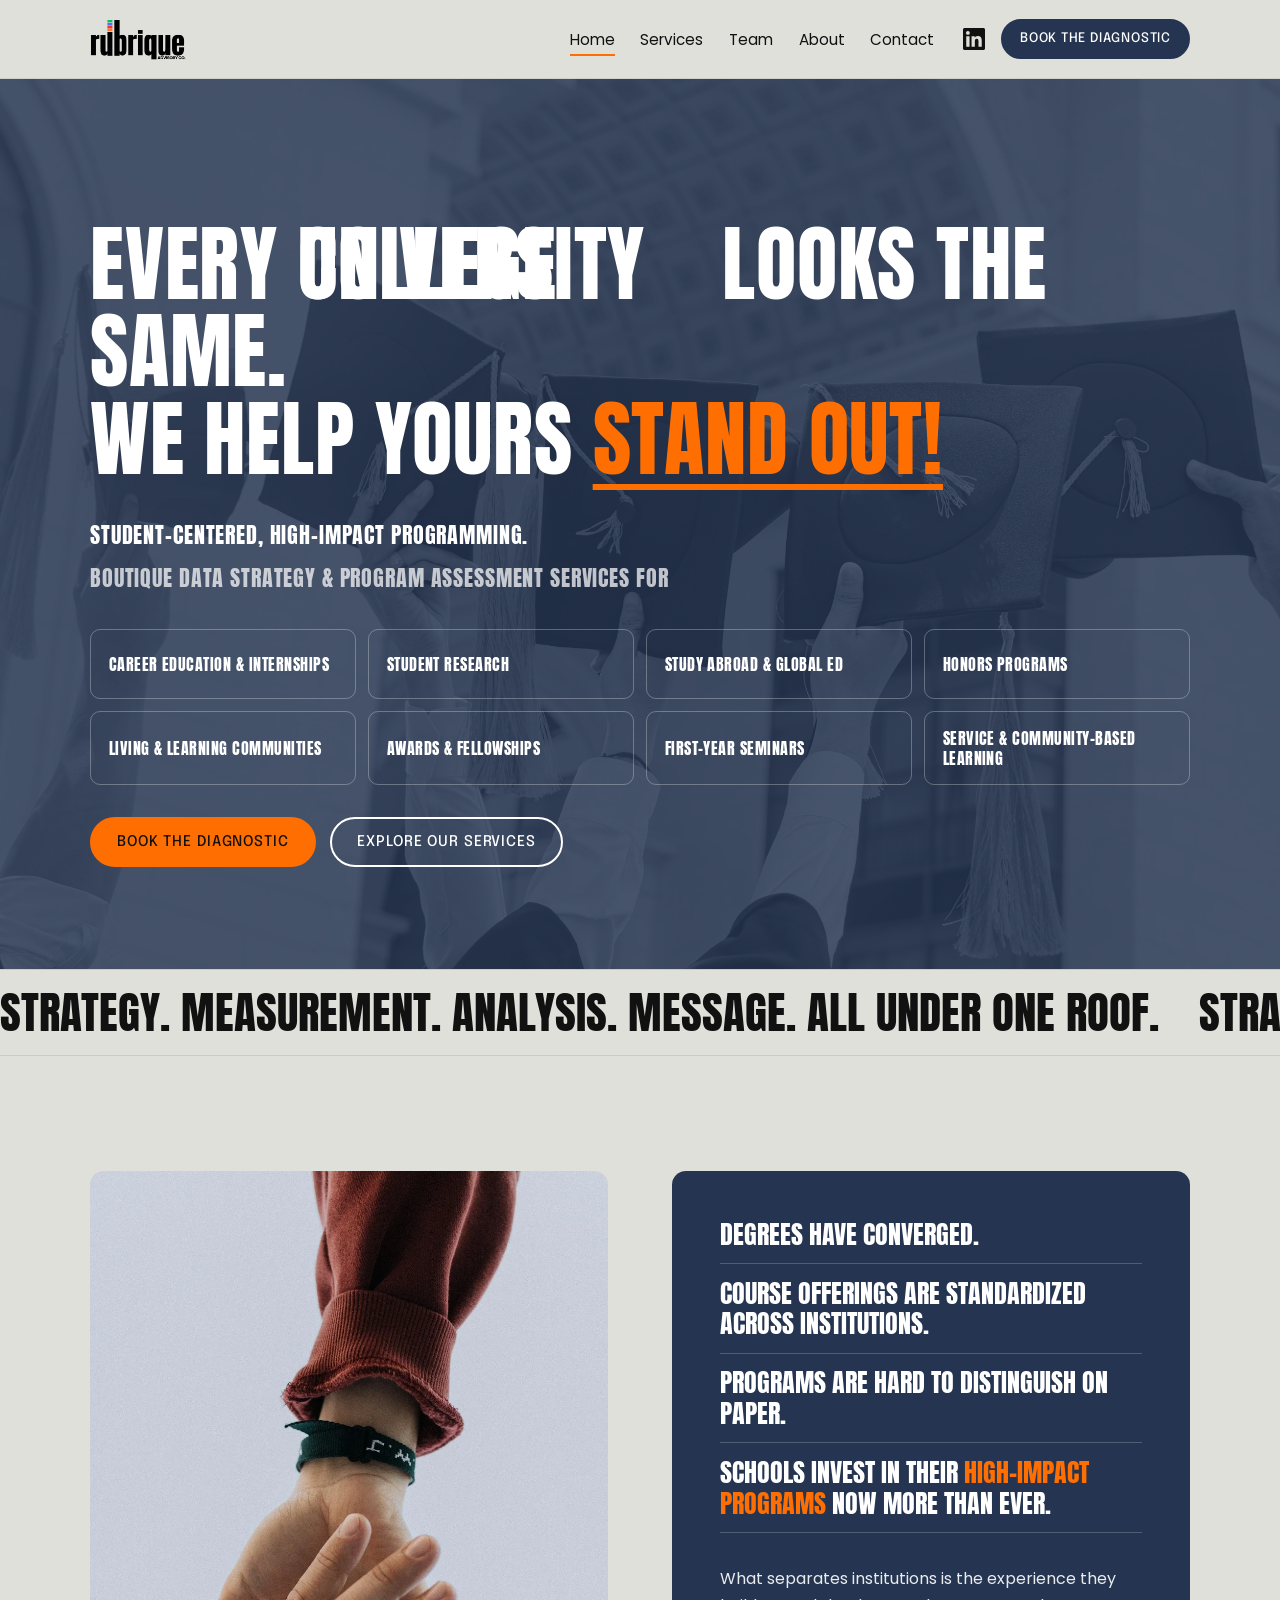
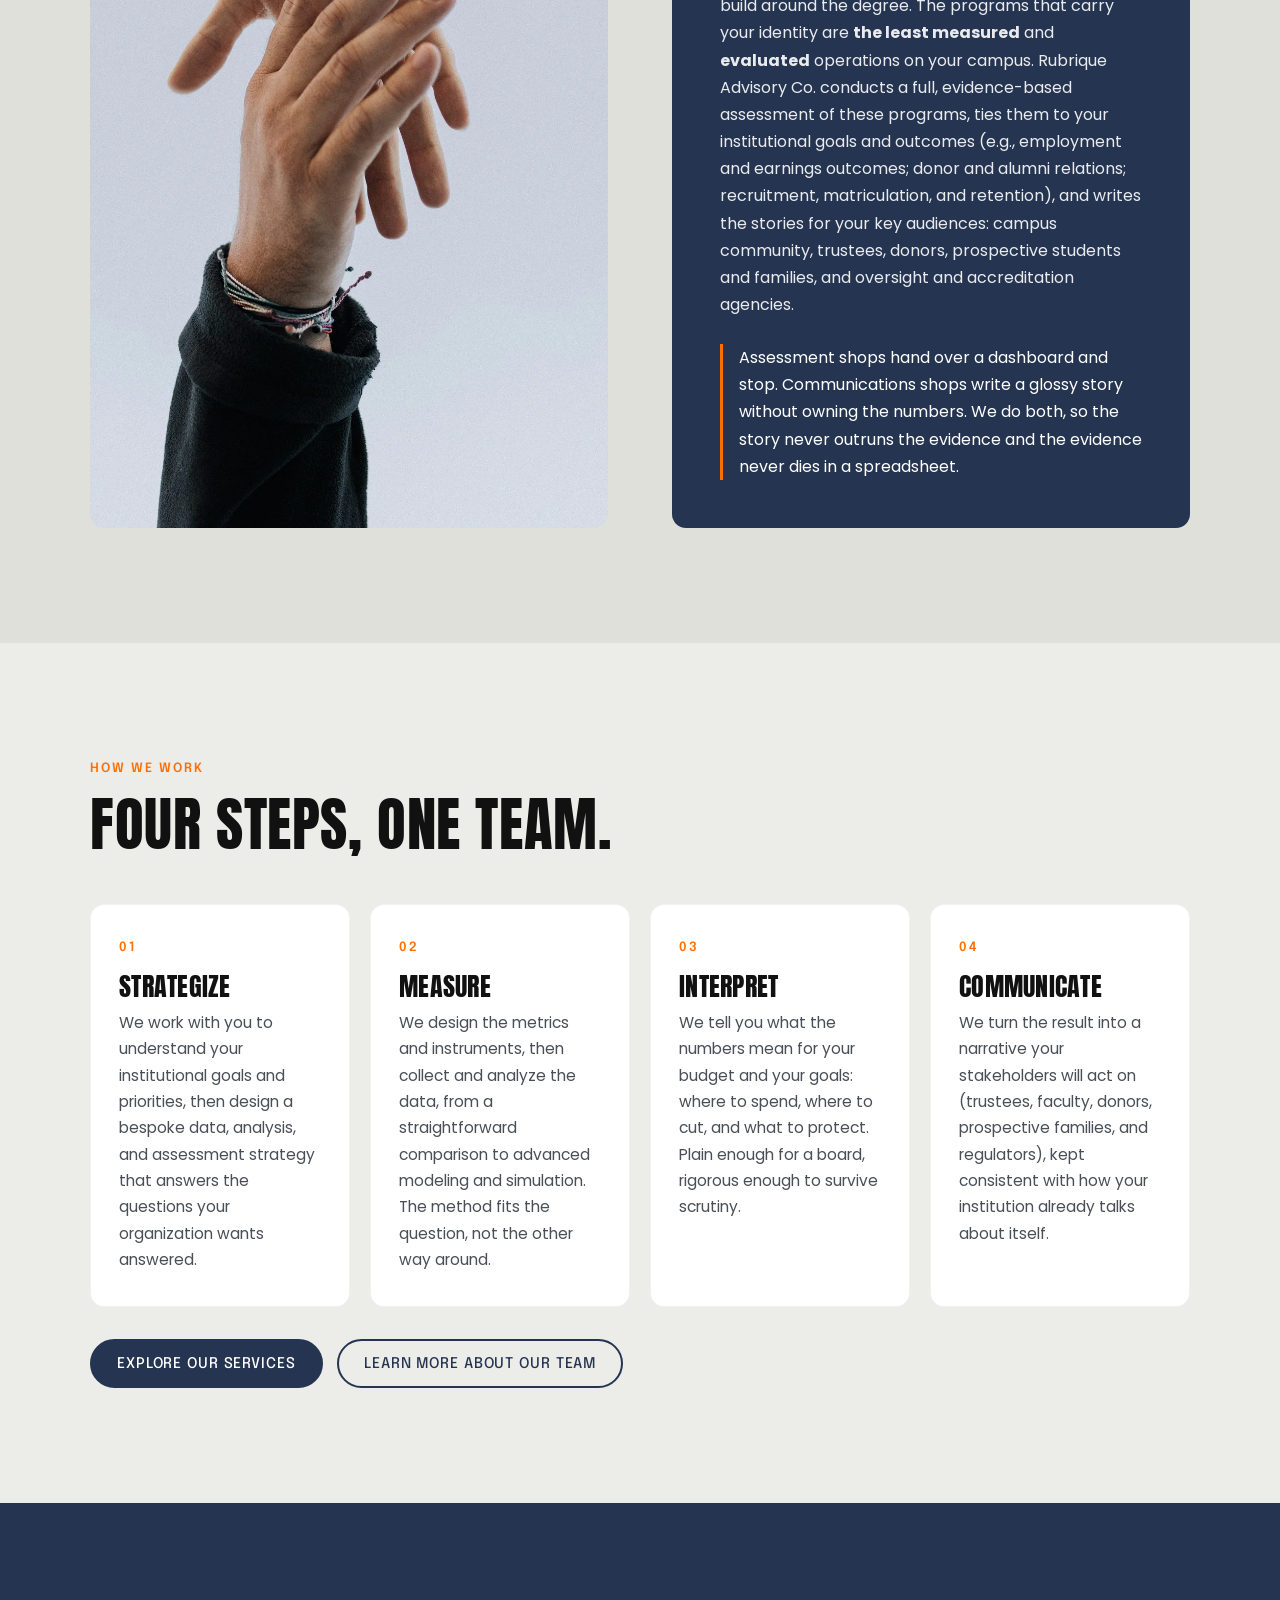
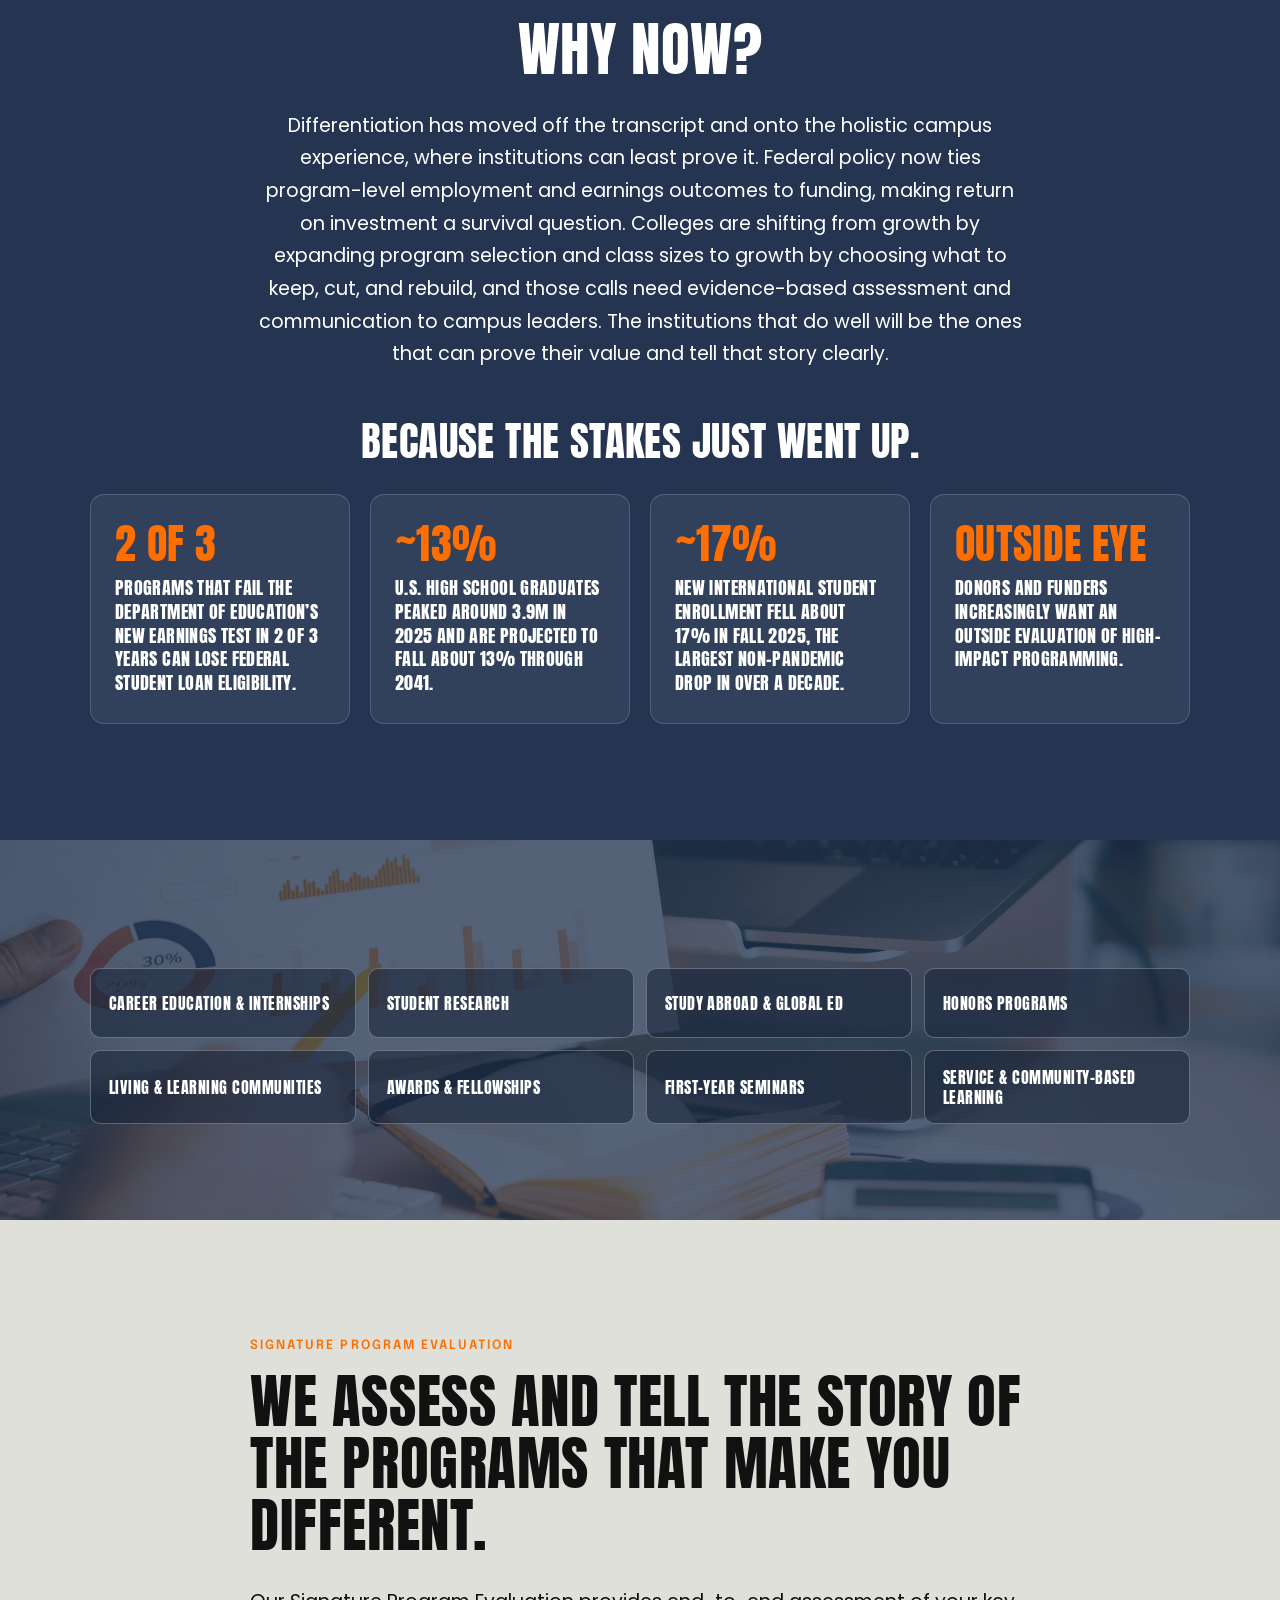
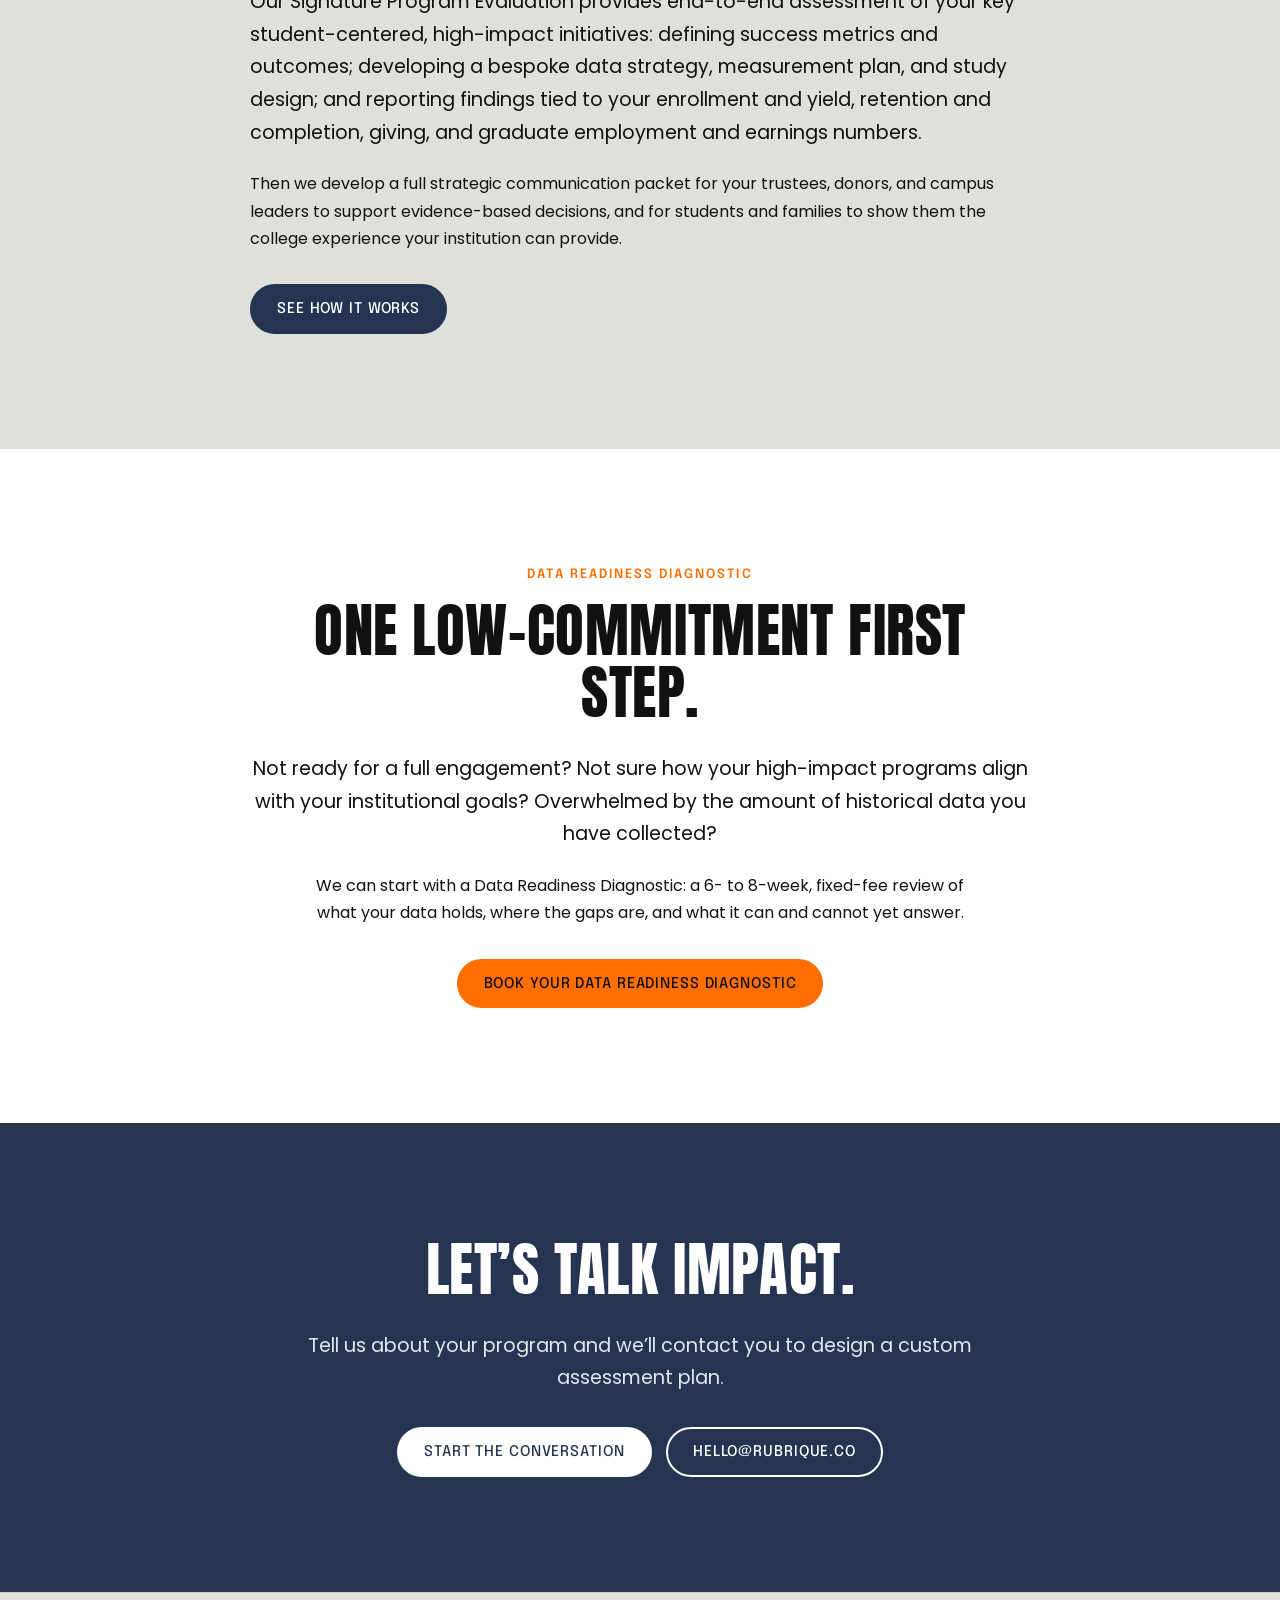
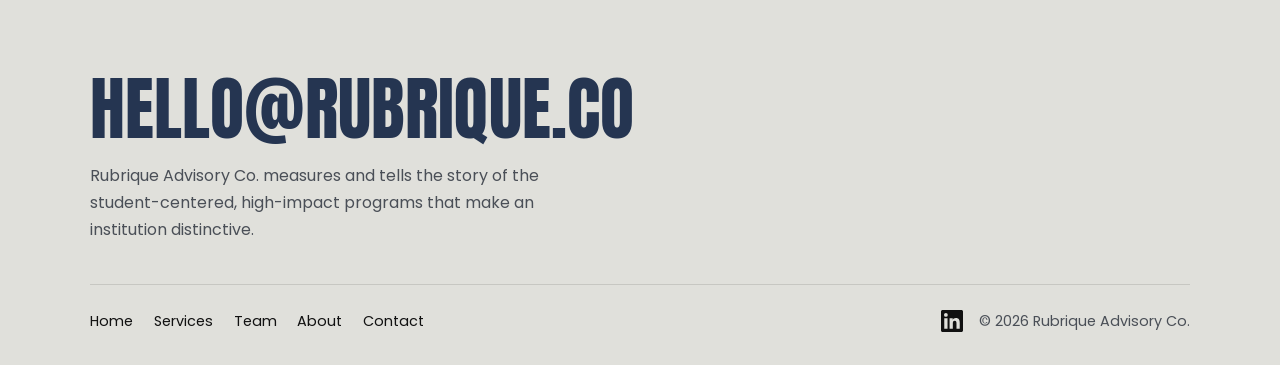
==== commit f895cdfe: "Update index.html" ====
--- a/index.html
+++ b/index.html
@@ -46,8 +46,7 @@
     <h1 id="hero-title">
       <span class="visually-hidden">Every institution looks the same. We help yours stand out!</span>
       <span aria-hidden="true">
-        <span class="hero__line">Every <span class="rotator" data-rotator><span class="is-active">University</span><span>College</span><span>Program</span><span>School</span><span>Department</span><span>Degree</span></span></span>
-        <span class="hero__line">looks the same.</span>
+           <span class="hero__line">Every <span class="rotator" data-rotator><span class="is-active">University</span><span>College</span><span>Program</span><span>School</span><span>Department</span><span>Degree</span></span> looks the same.</span>
         <span class="hero__line">We help yours <span class="stand-out">stand out!</span></span>
       </span>
     </h1>
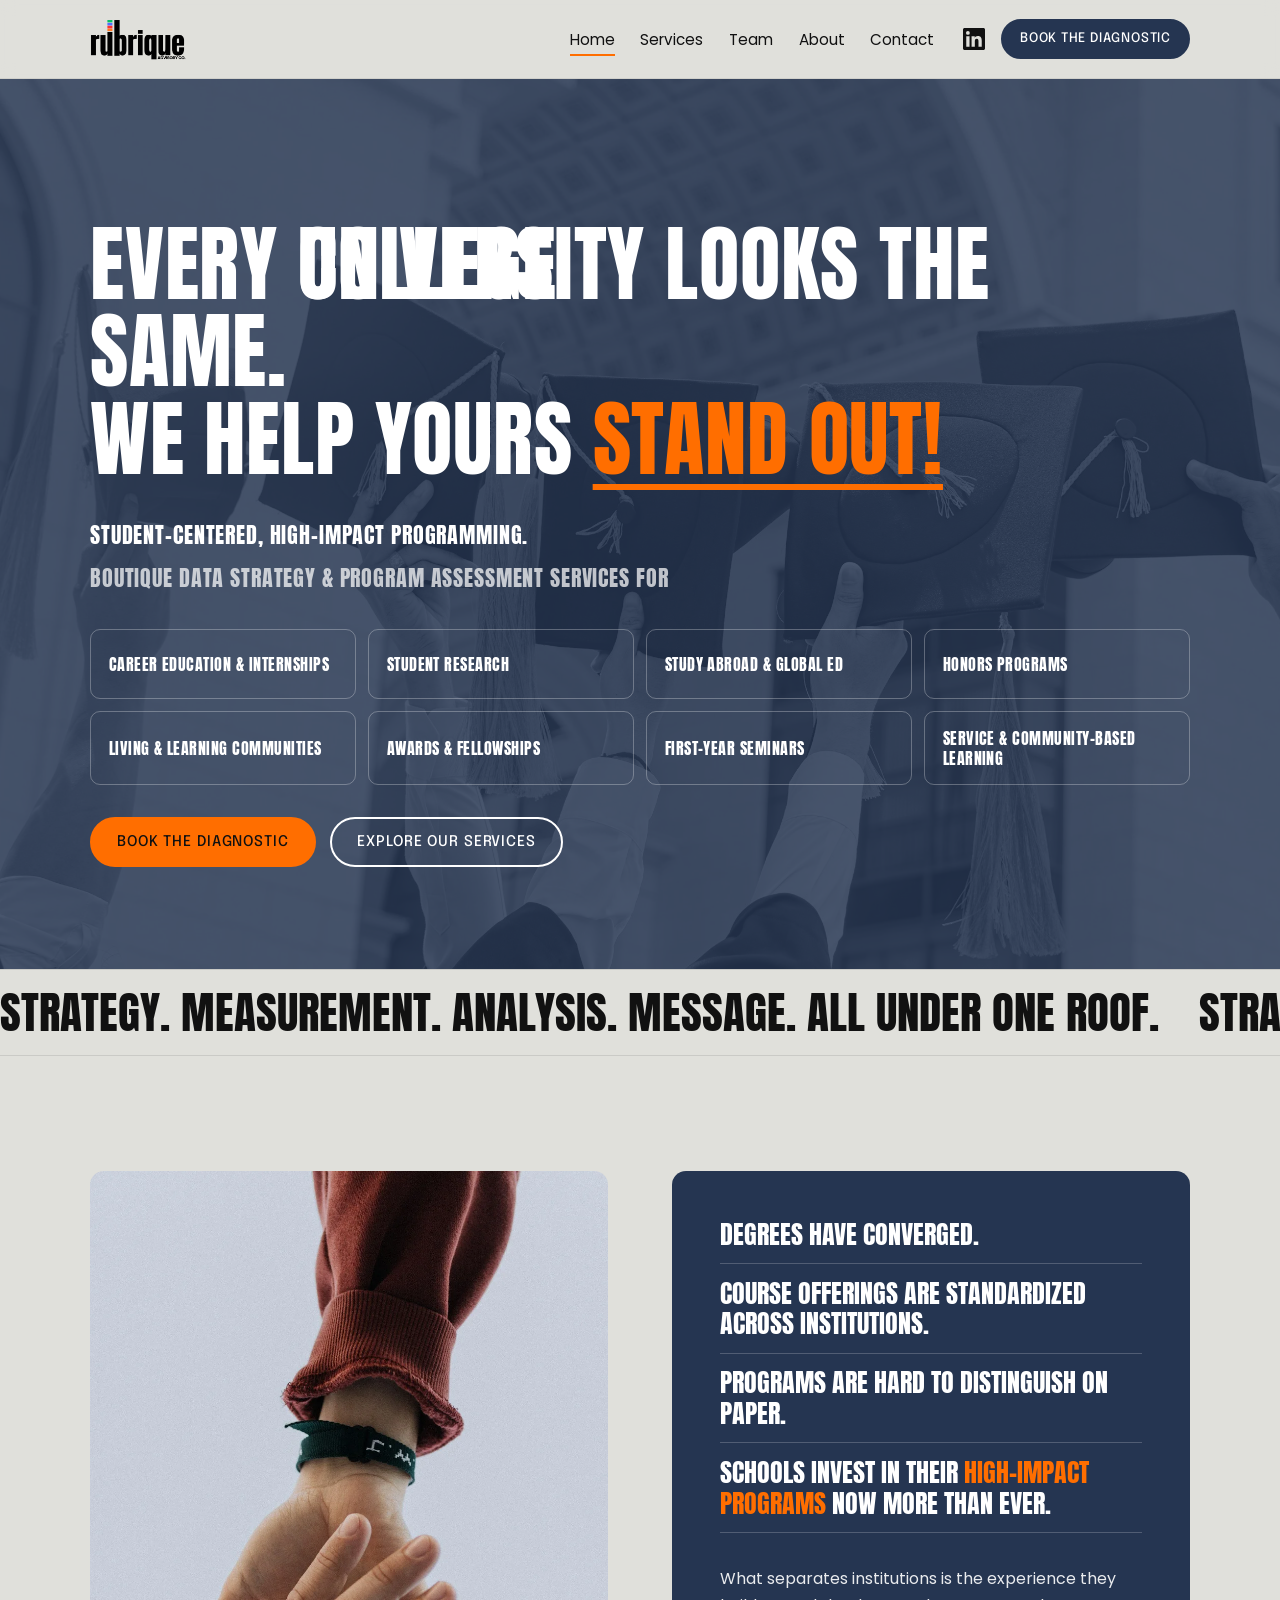
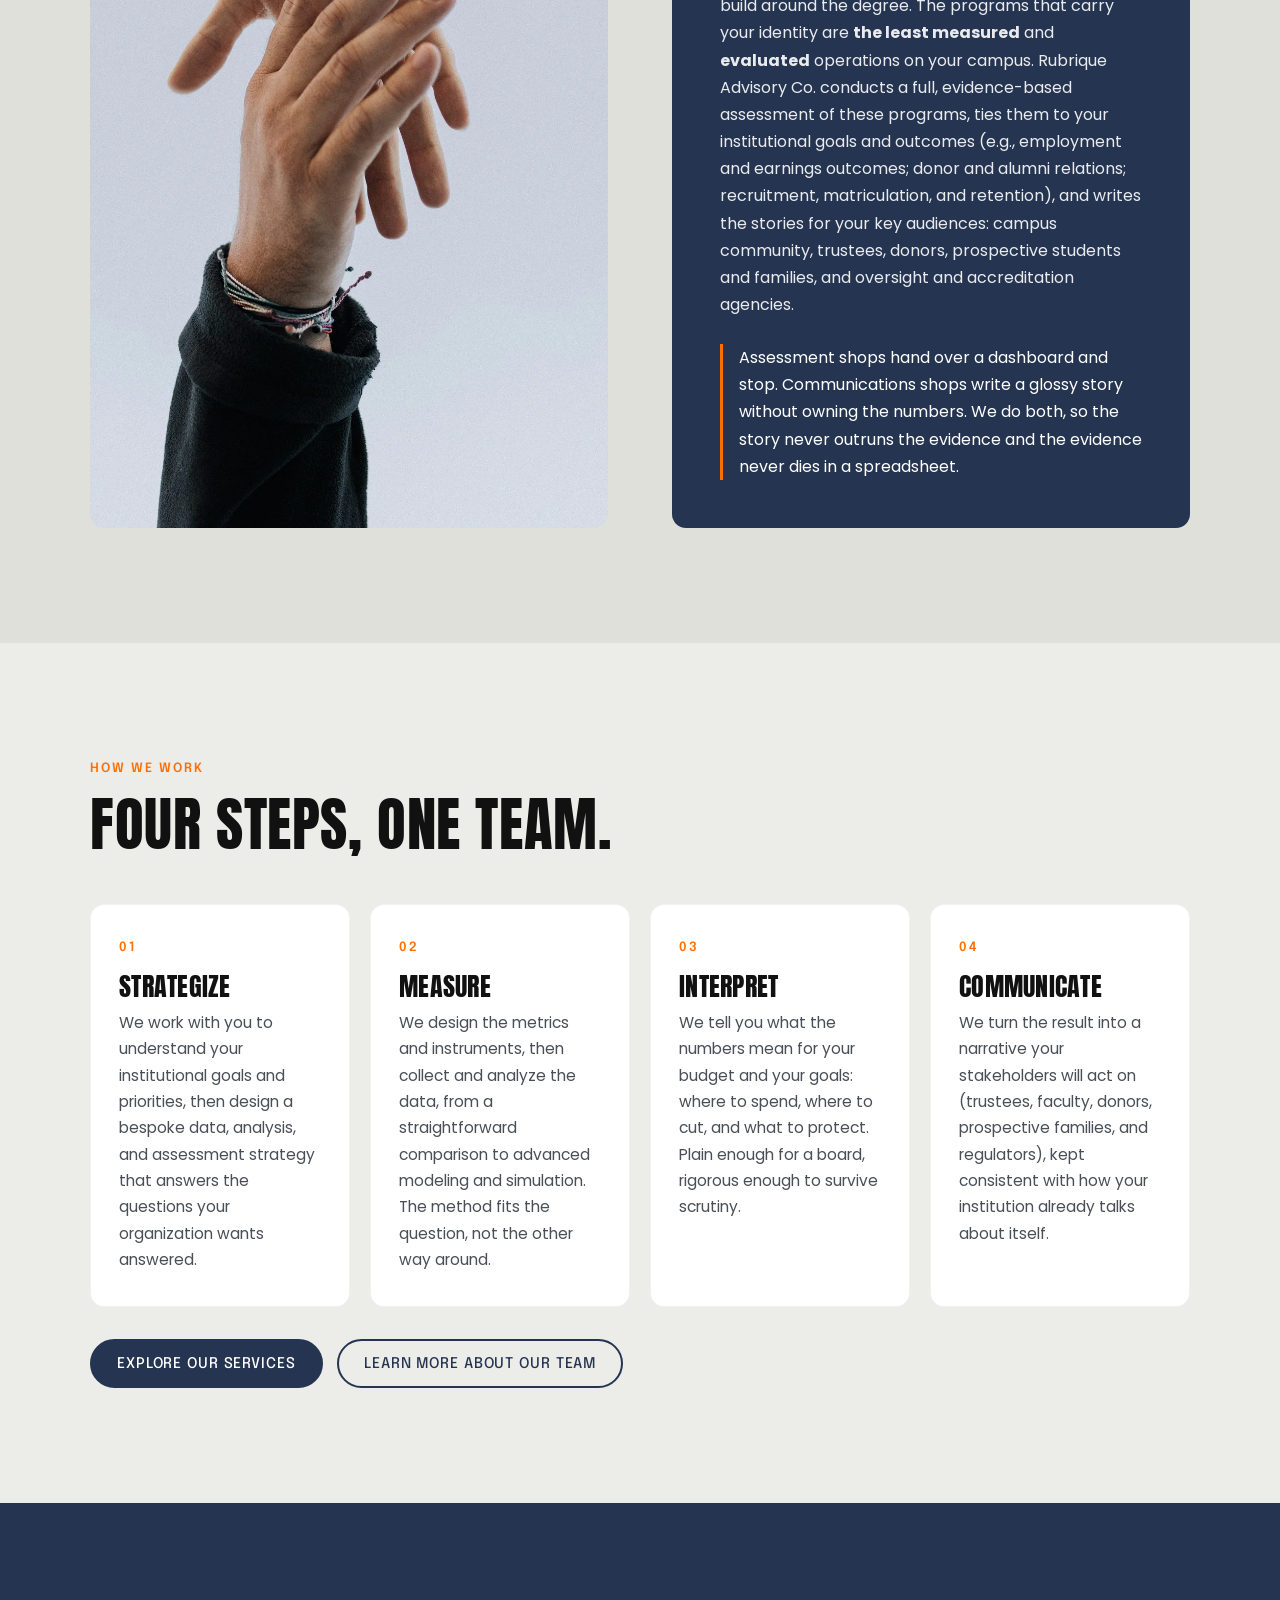
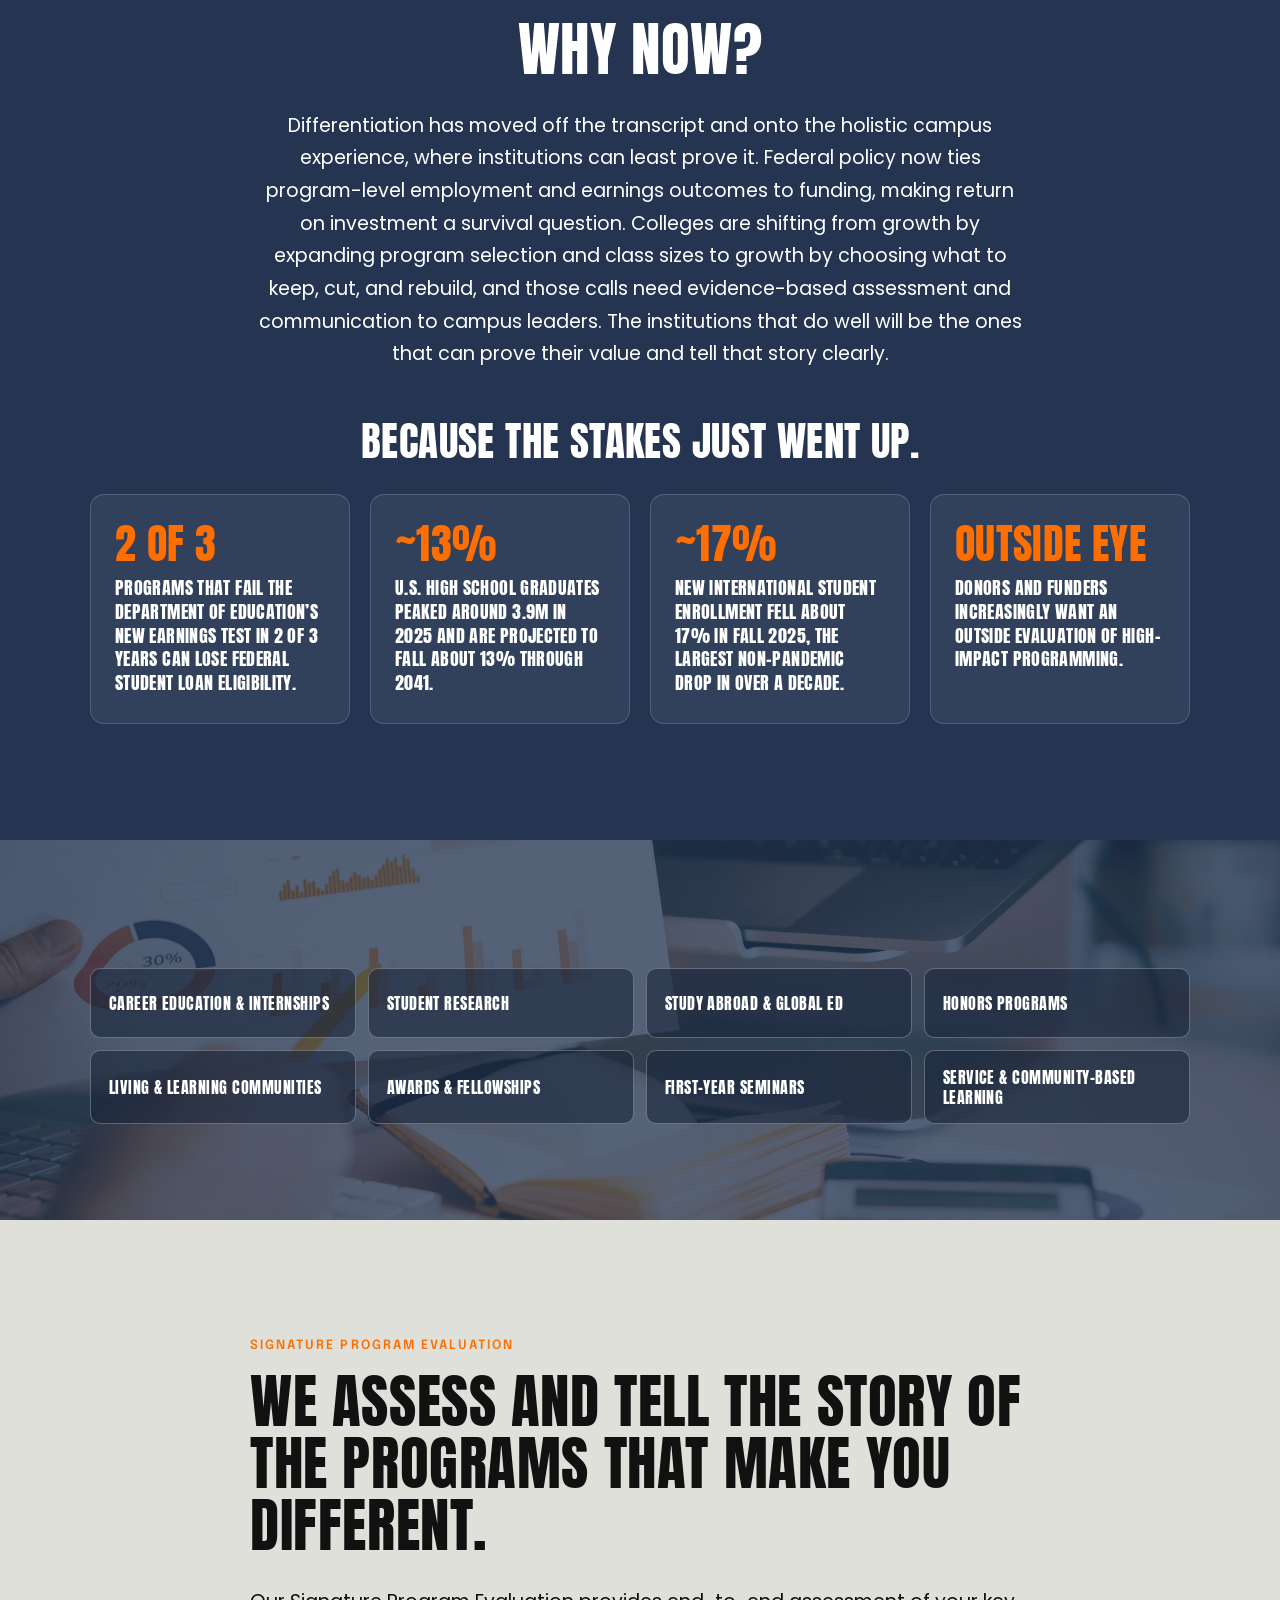
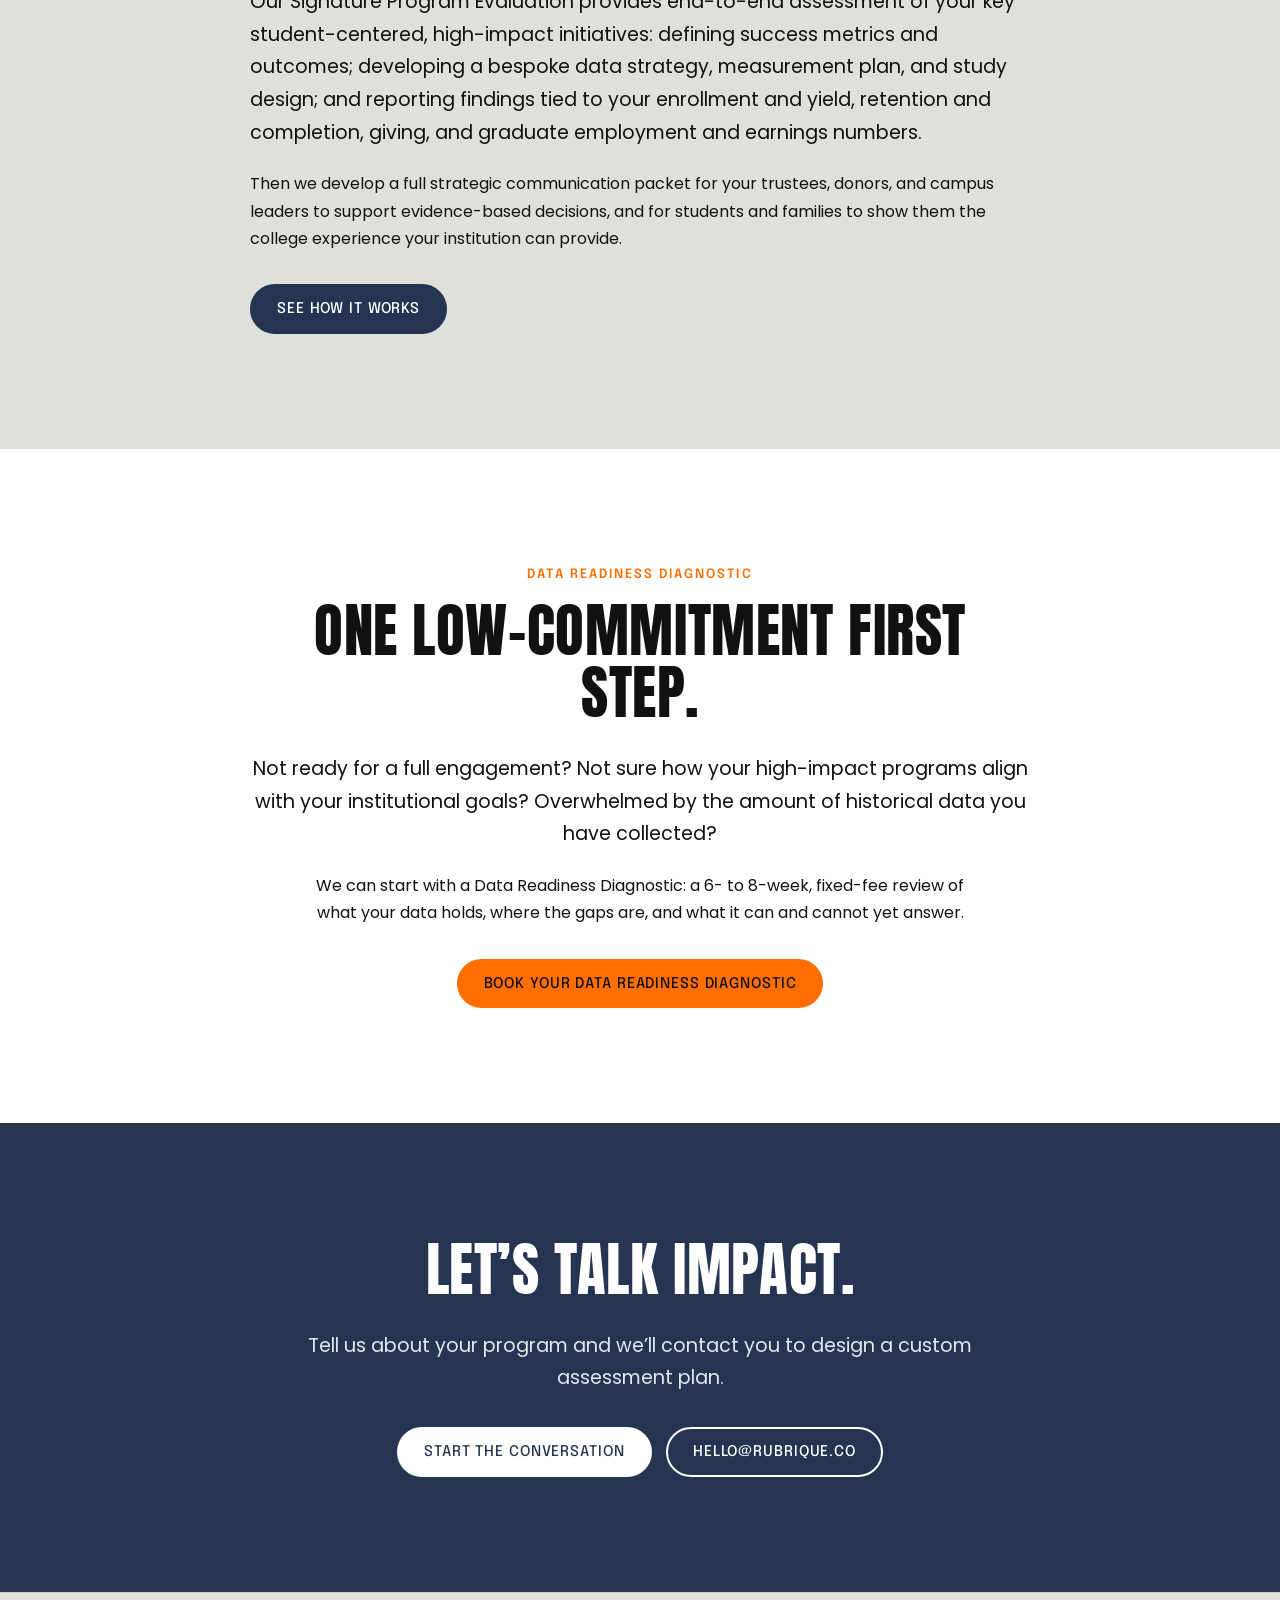
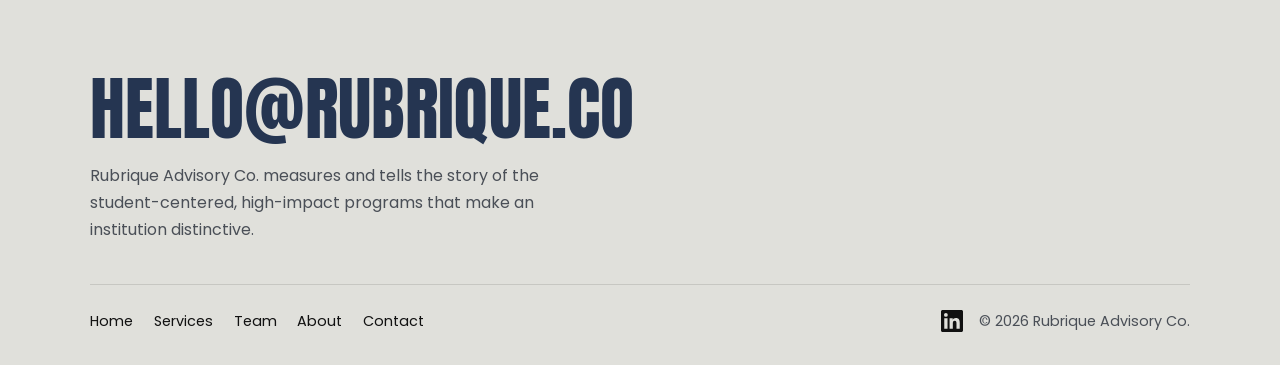
==== commit 9c5d13b4: "Update index.html" ====
--- a/index.html
+++ b/index.html
@@ -46,7 +46,7 @@
     <h1 id="hero-title">
       <span class="visually-hidden">Every institution looks the same. We help yours stand out!</span>
       <span aria-hidden="true">
-           <span class="hero__line">Every <span class="rotator" data-rotator><span class="is-active">University</span><span>College</span><span>Program</span><span>School</span><span>Department</span><span>Degree</span></span> looks the same.</span>
+           <span class="hero__line">Every <span class="rotator" data-rotator><span class="is-active">University</span><span>College</span><span>Program</span><span>School</span><span>Degree</span></span> looks the same.</span>
         <span class="hero__line">We help yours <span class="stand-out">stand out!</span></span>
       </span>
     </h1>
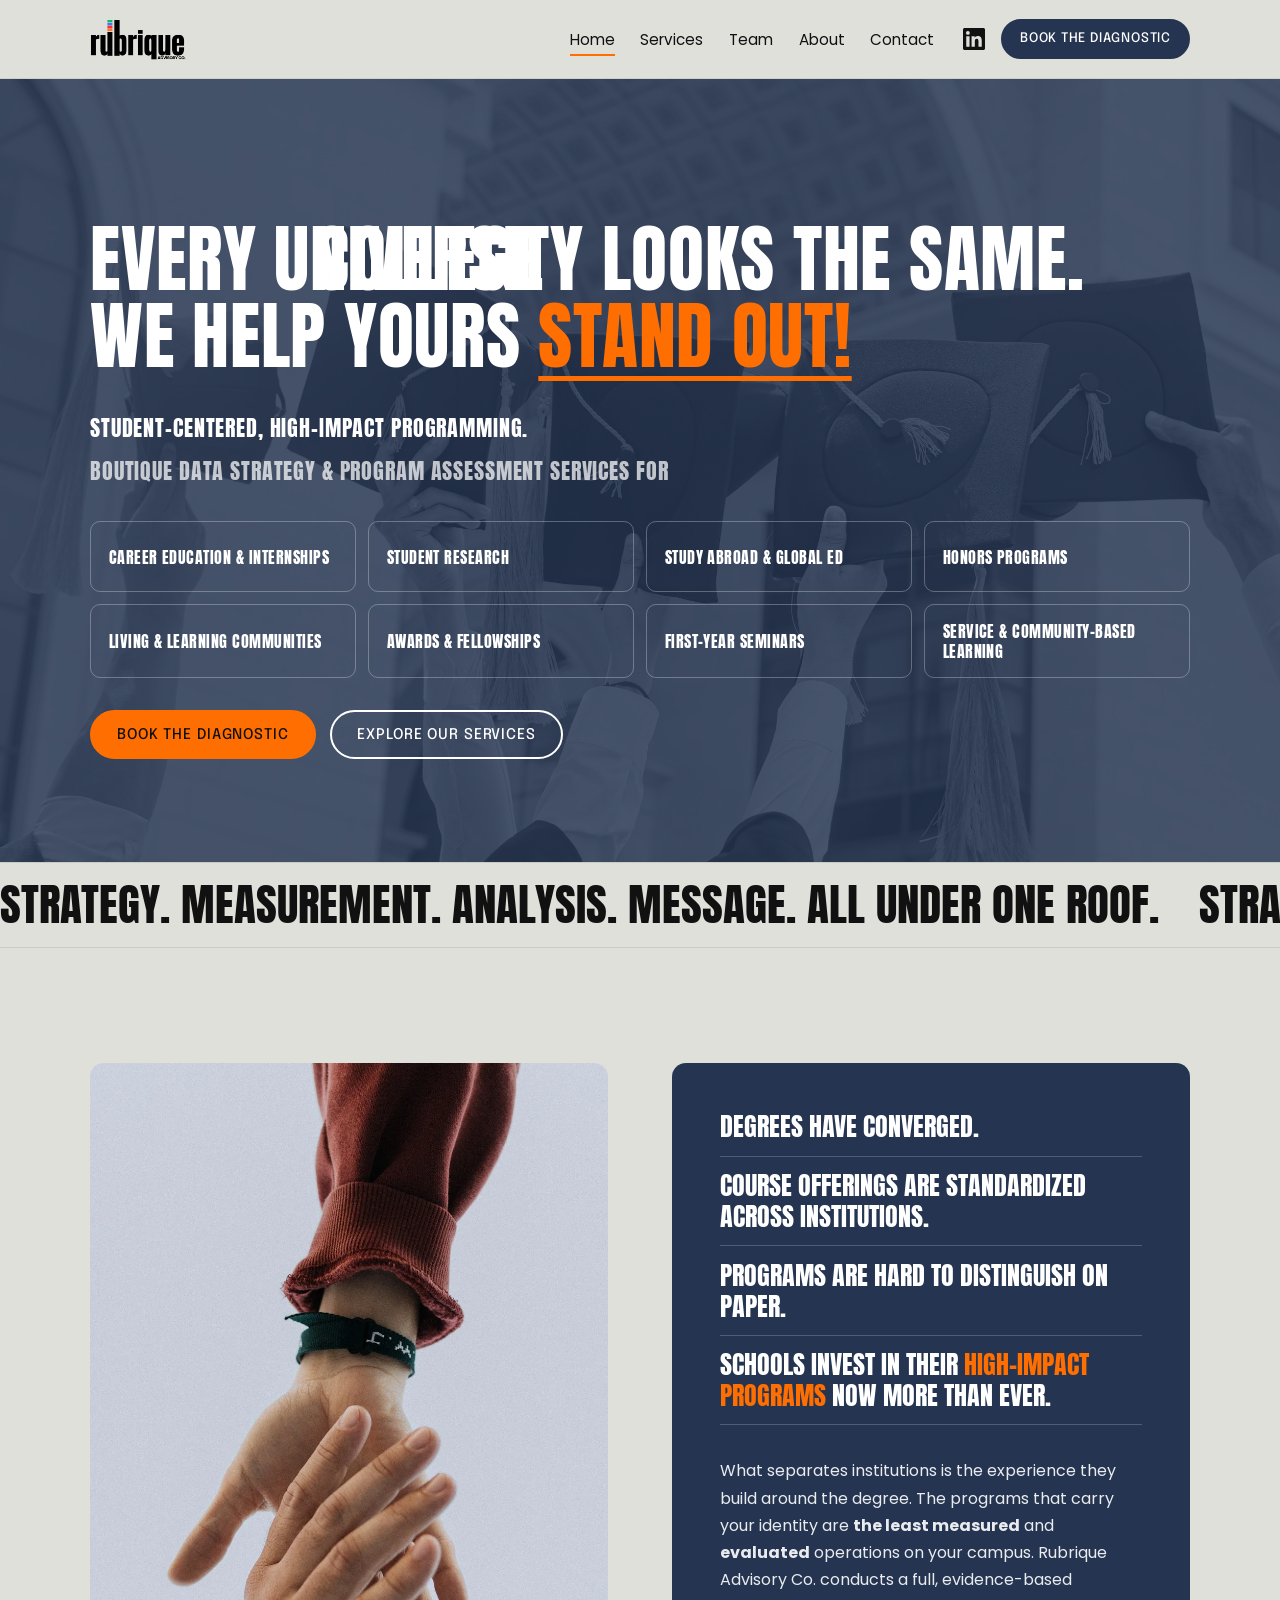
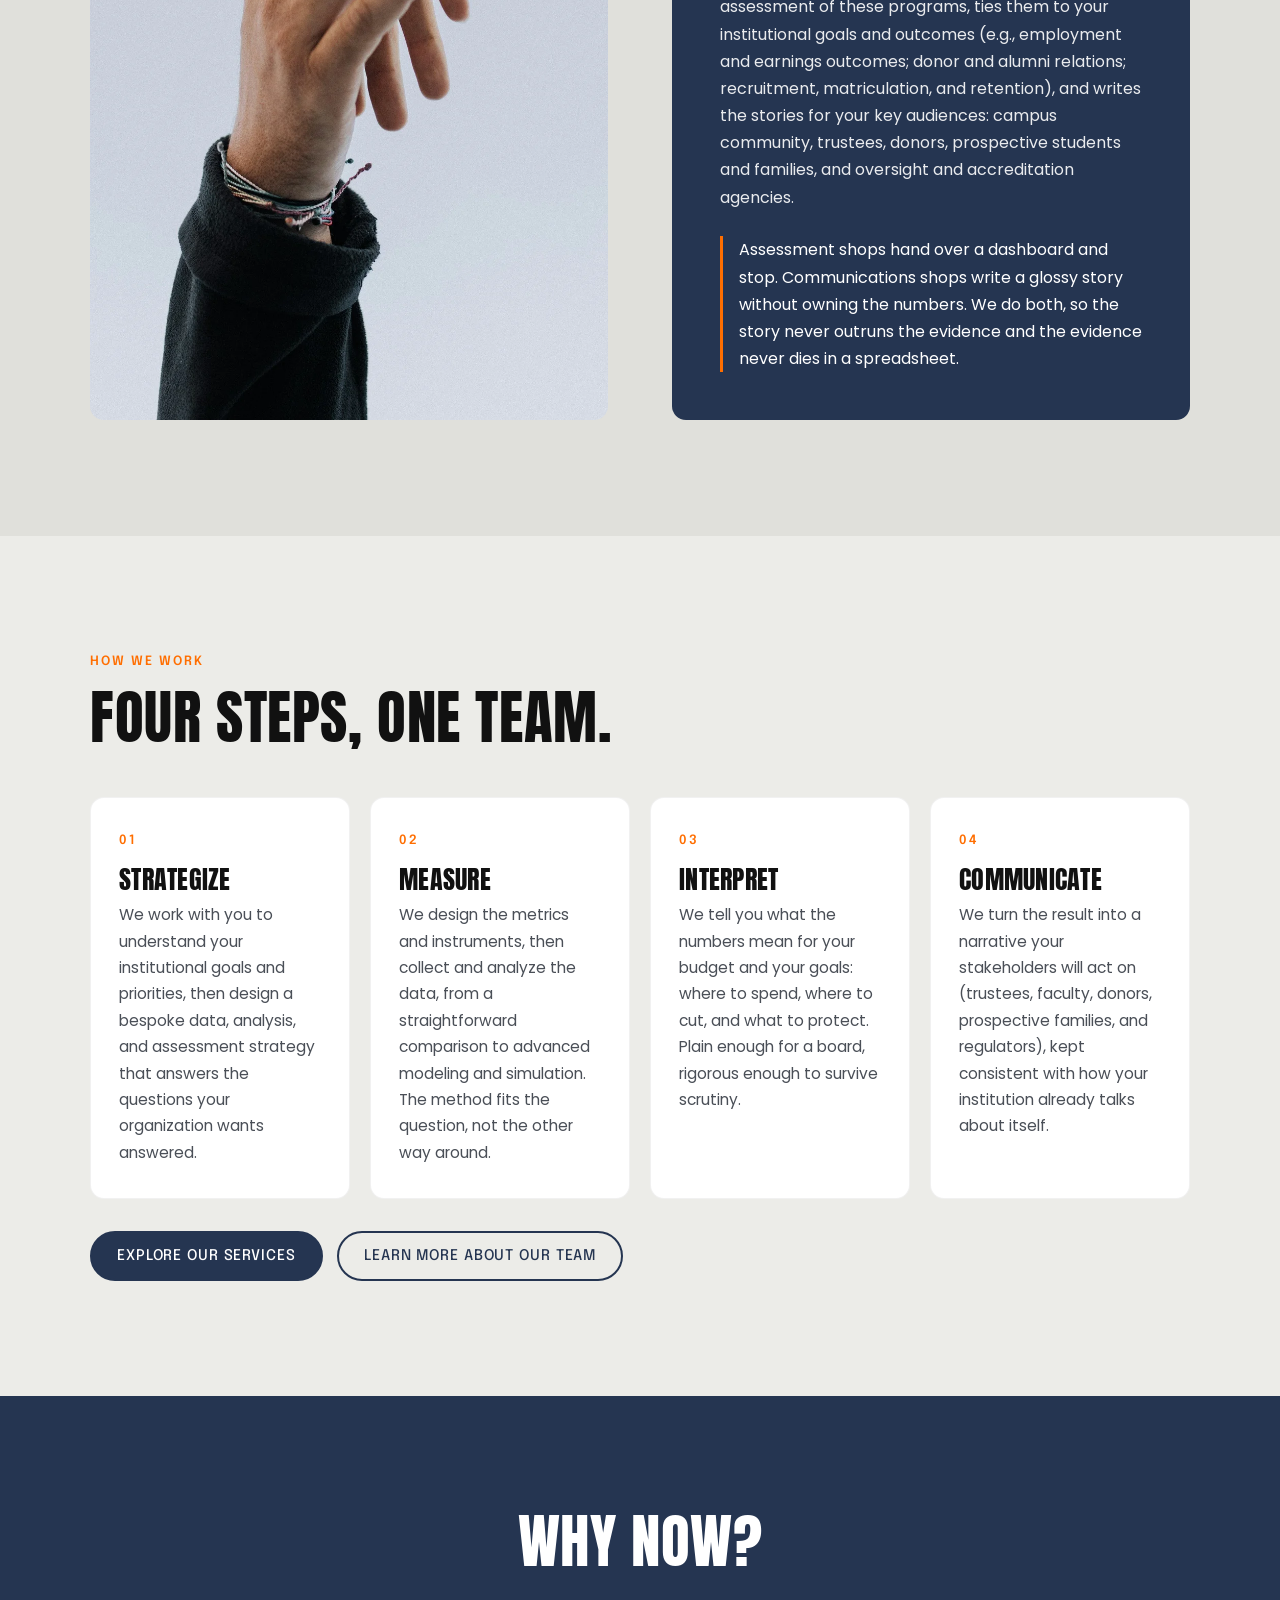
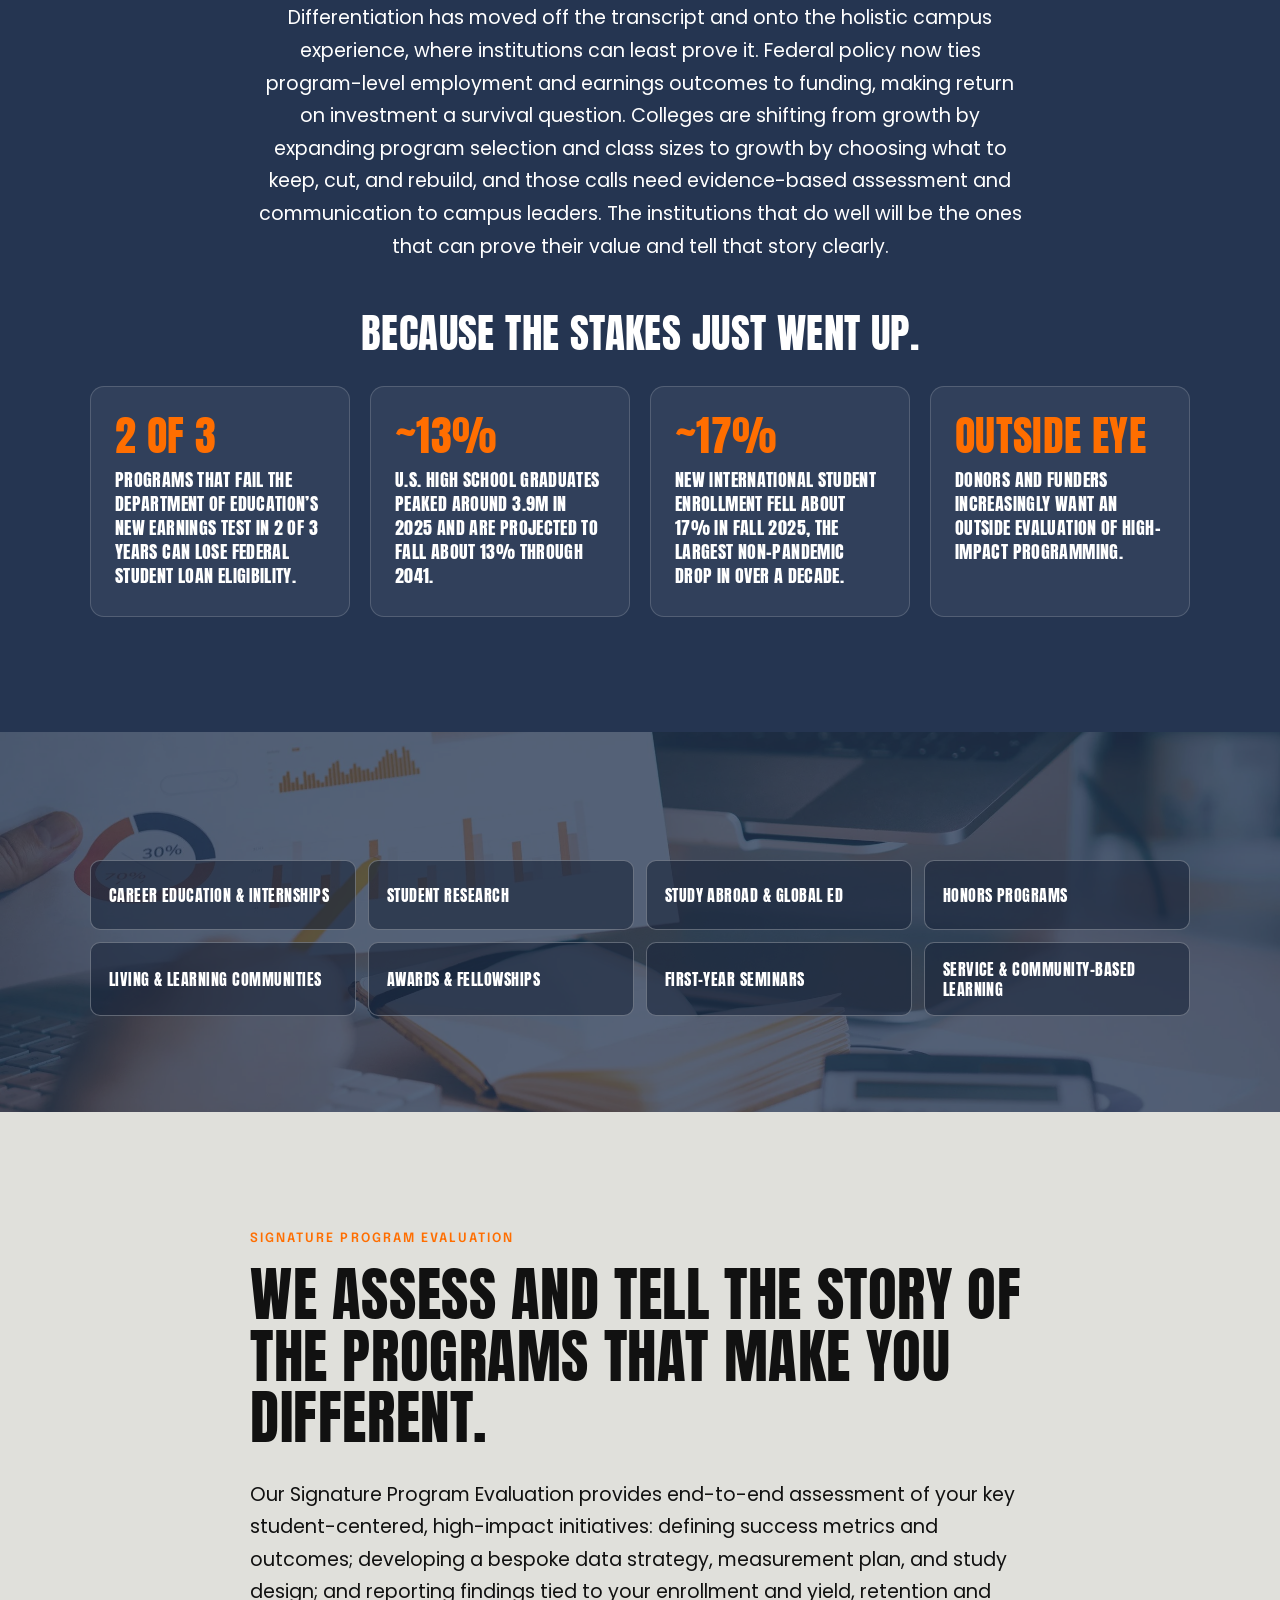
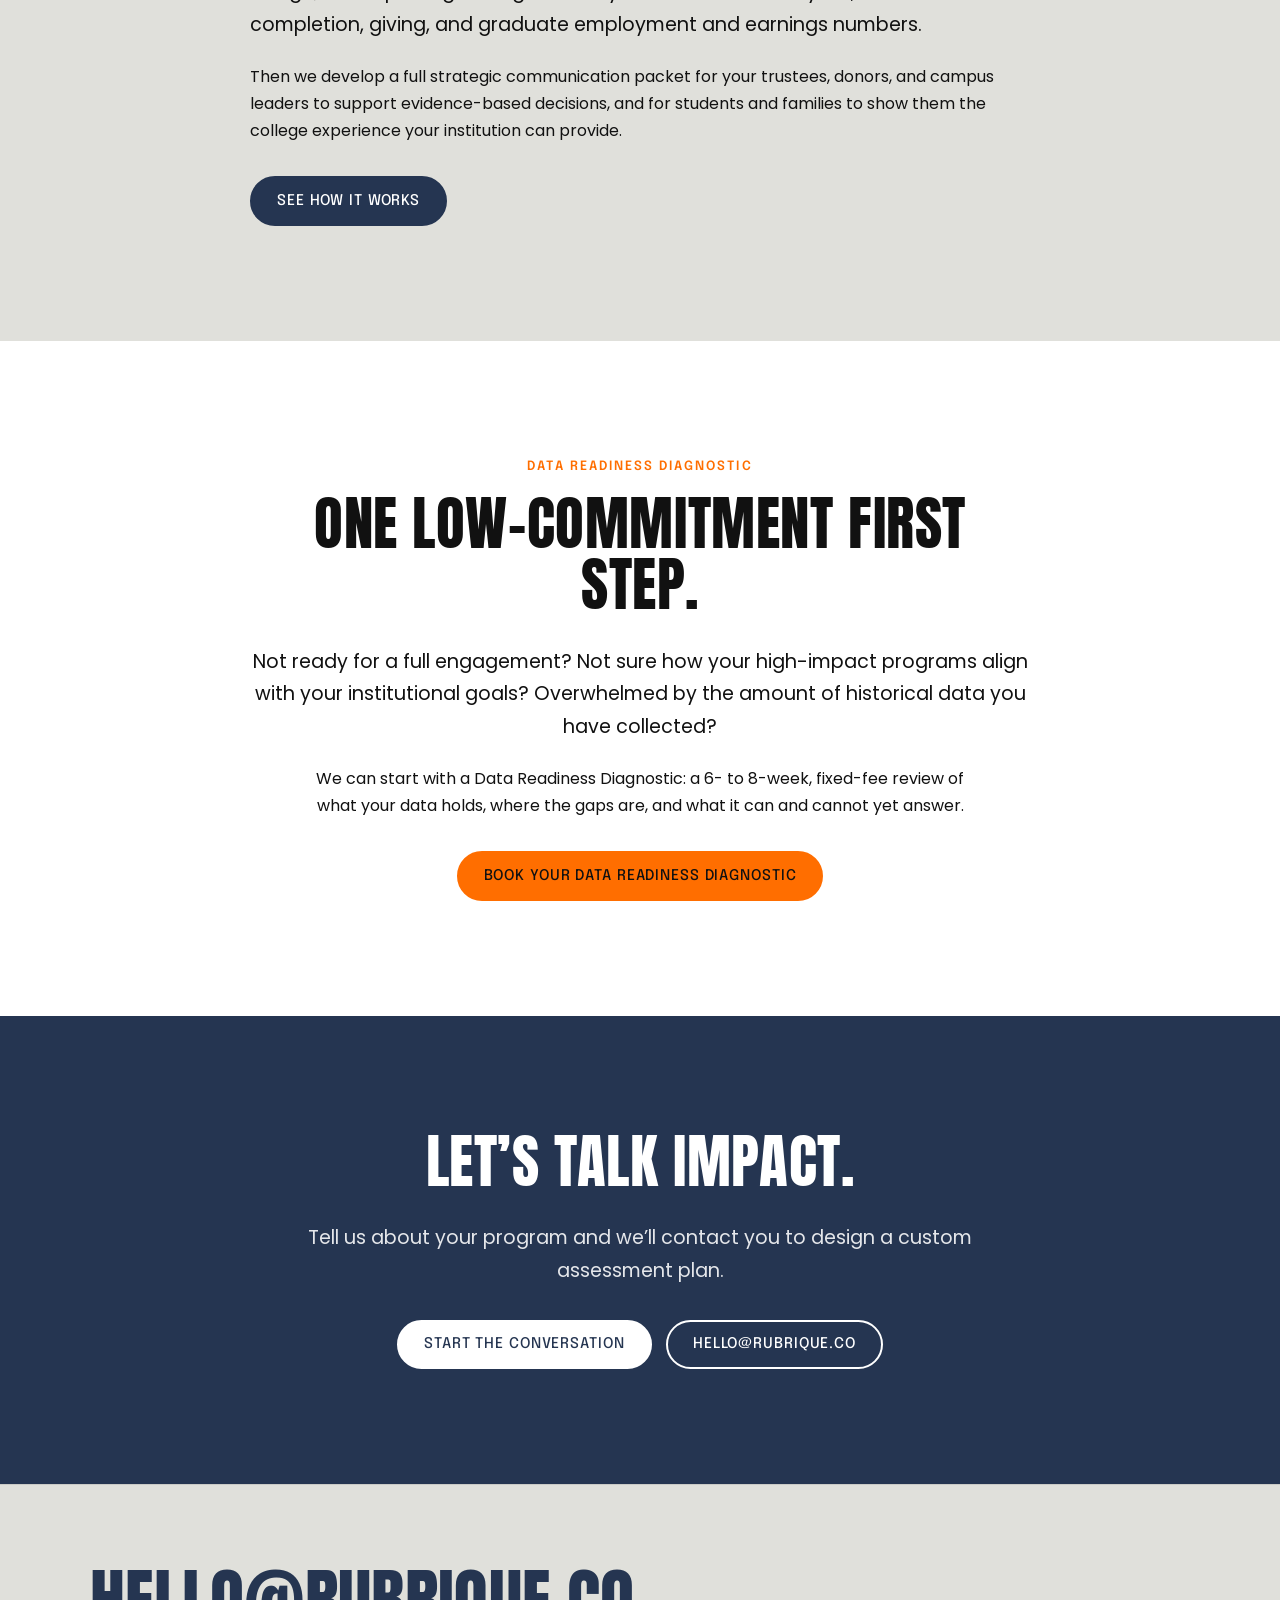
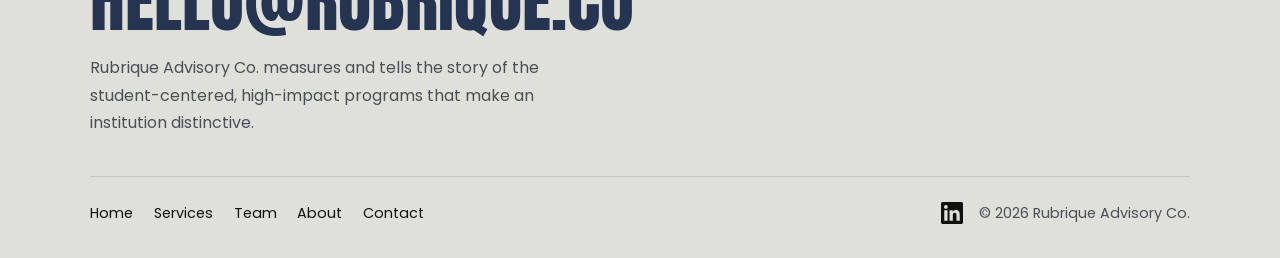
==== commit cd32e449: "Add files via upload" ====
--- a/index.html
+++ b/index.html
@@ -46,7 +46,7 @@
     <h1 id="hero-title">
       <span class="visually-hidden">Every institution looks the same. We help yours stand out!</span>
       <span aria-hidden="true">
-           <span class="hero__line">Every <span class="rotator" data-rotator><span class="is-active">University</span><span>College</span><span>Program</span><span>School</span><span>Degree</span></span> looks the same.</span>
+        <span class="hero__line">Every <span class="rotator" data-rotator><span class="is-active">University</span><span>College</span><span>Program</span><span>School</span><span>Degree</span></span> looks the same.</span>
         <span class="hero__line">We help yours <span class="stand-out">stand out!</span></span>
       </span>
     </h1>
--- a/assets/css/site.css
+++ b/assets/css/site.css
@@ -220,8 +220,14 @@
 .hero .wrap { position: relative; }
 
 .hero h1 { margin-bottom: 0.25em; }
+/* Home headline: "Every [word] looks the same." always stays on one line.
+   Font size = available width / line length in ems (14.1), capped at 4.6rem. */
+#hero-title { font-size: min(4.6rem, calc((100vw - 2 * clamp(1.25rem, 4vw, 2.5rem)) / 14.1)); }
+#hero-title .hero__line:first-child { white-space: nowrap; }
 .hero__line { display: block; }
 
+/* Rotating word: every word stacks in one grid cell, so the box is as wide as
+   the longest word and the shorter words sit centered inside it. */
 .rotator {
   display: inline-grid;
   vertical-align: bottom;
@@ -229,10 +235,10 @@
 }
 .rotator > span {
   grid-area: 1 / 1;
+  text-align: center;
   opacity: 0;
   transform: translateY(0.35em);
   transition: opacity 0.45s ease, transform 0.45s ease;
-  text-align: left;
 }
 .rotator > span.is-active { opacity: 1; transform: none; }
 
